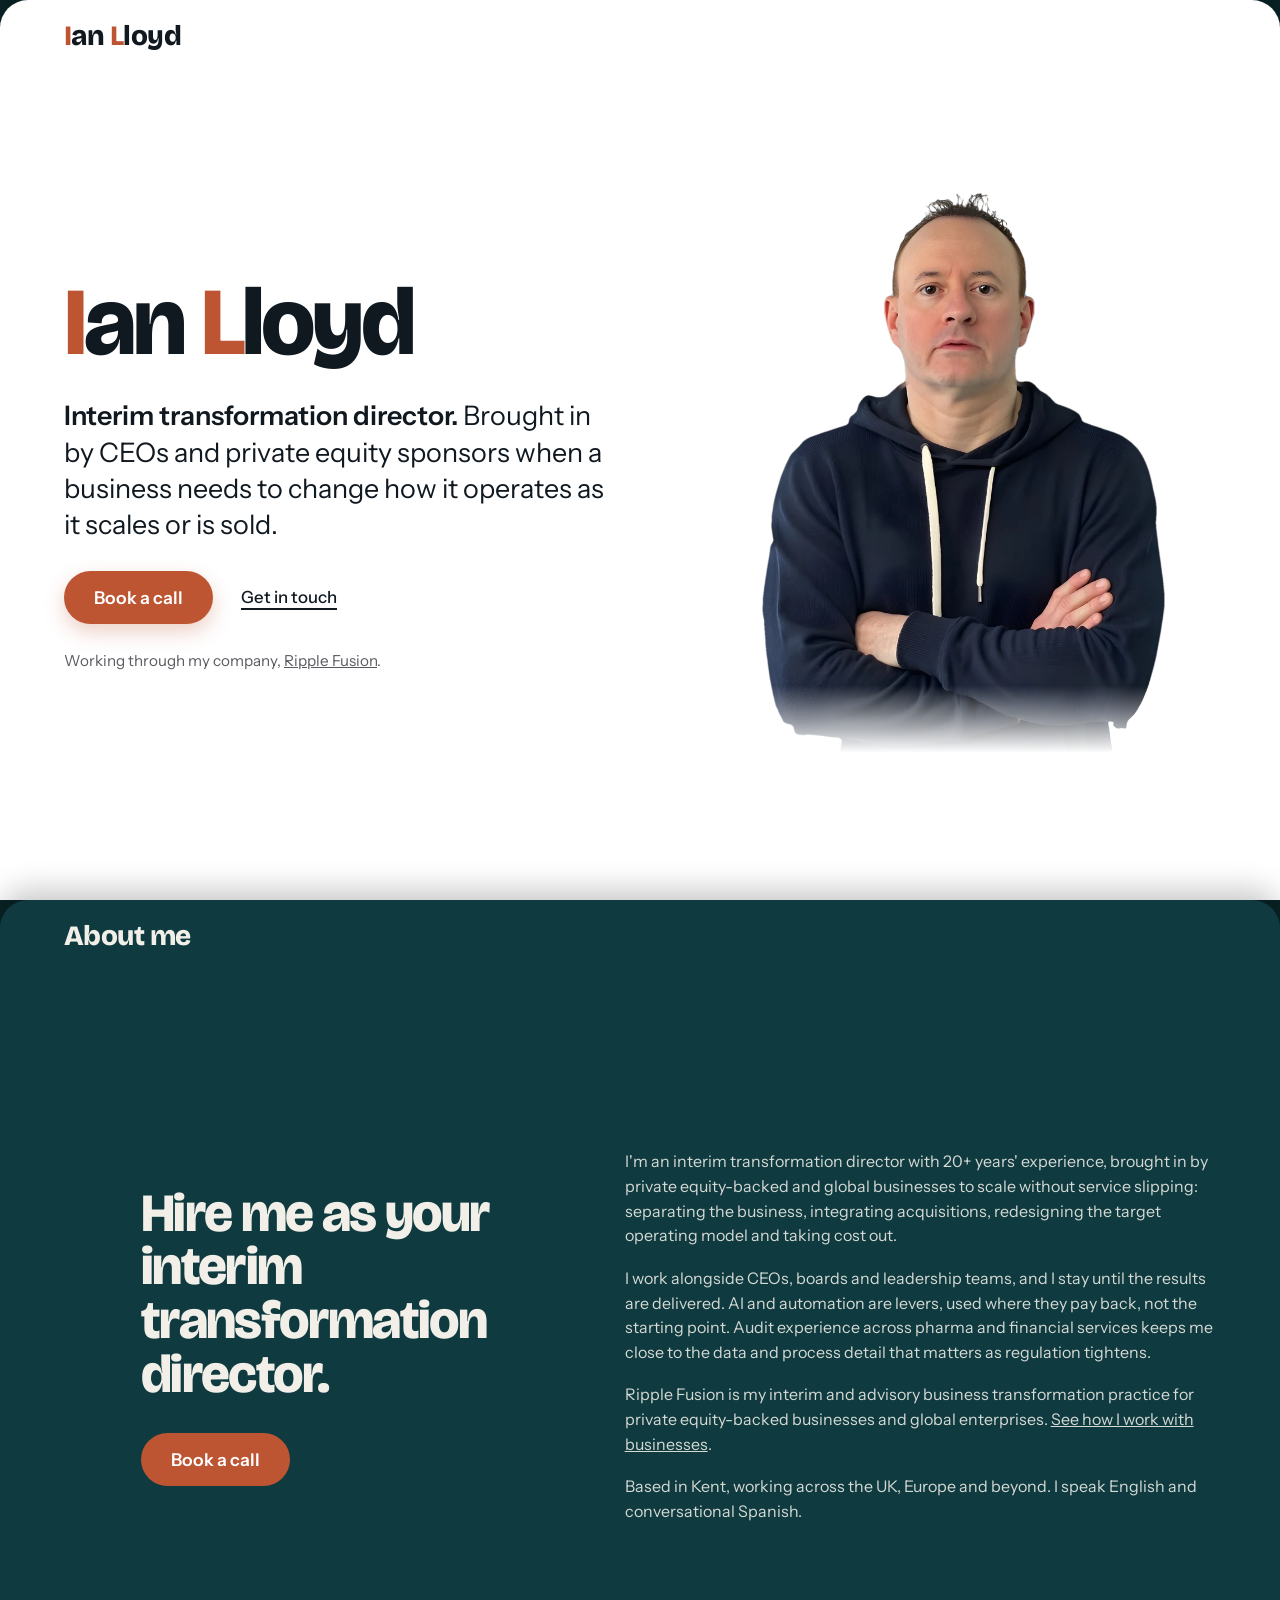
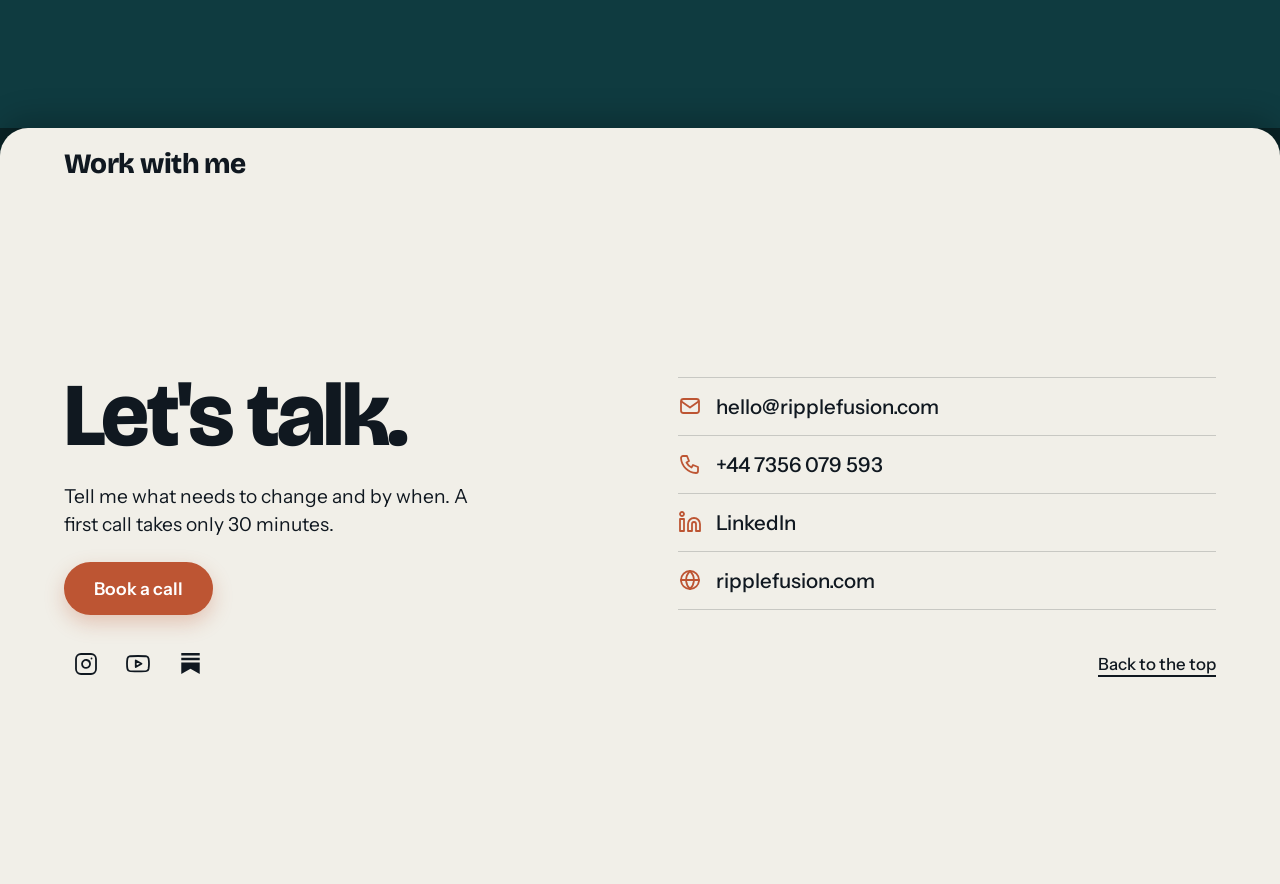
==== index.html @ a731a009 "Nudge About Me heading right a bit more Co-Authored-By: Claude Sonnet 5 <noreply@anthropic.com> Clau" ====
<!DOCTYPE html>
<html lang="en">
<head>
<meta charset="utf-8">
<meta name="viewport" content="width=device-width, initial-scale=1, viewport-fit=cover">
<title>Ian Lloyd | Interim Transformation Director</title>
<meta name="description" content="Ian Lloyd is an interim transformation director helping private equity-backed leadership teams turn strategy into delivered, exit-ready results.">
<link rel="canonical" href="https://ianlloyd.com/">
<link rel="icon" type="image/svg+xml" href="assets/img/favicon.svg">
<link rel="icon" type="image/png" sizes="32x32" href="assets/img/favicon-32.png">
<link rel="apple-touch-icon" sizes="180x180" href="assets/img/apple-touch-icon.png">

<meta property="og:type" content="profile">
<meta property="og:site_name" content="Ian Lloyd">
<meta property="og:title" content="Ian Lloyd | Interim Transformation Director">
<meta property="og:description" content="Ian Lloyd is an interim transformation director helping private equity-backed leadership teams turn strategy into delivered, exit-ready results.">
<meta property="og:url" content="https://ianlloyd.com/">
<meta property="og:image" content="https://ianlloyd.com/assets/img/ian-lloyd-portrait.webp">
<meta property="og:image:width" content="719">
<meta property="og:image:height" content="1000">
<meta property="profile:first_name" content="Ian">
<meta property="profile:last_name" content="Lloyd">
<meta name="twitter:card" content="summary_large_image">
<meta name="twitter:title" content="Ian Lloyd | Interim Transformation Director">
<meta name="twitter:description" content="Ian Lloyd is an interim transformation director helping private equity-backed leadership teams turn strategy into delivered, exit-ready results.">
<meta name="twitter:image" content="https://ianlloyd.com/assets/img/ian-lloyd-portrait.webp">

<script type="application/ld+json">
{
  "@context": "https://schema.org",
  "@type": "Person",
  "name": "Ian Lloyd",
  "url": "https://ianlloyd.com/",
  "image": "https://ianlloyd.com/assets/img/ian-lloyd-portrait.webp",
  "jobTitle": "Interim Transformation Director",
  "description": "Interim transformation director helping private equity-backed and global businesses scale without service slipping: integrating acquisitions, redesigning operating models, taking cost out and getting complex change delivered.",
  "email": "mailto:hello@ripplefusion.com",
  "telephone": "+447356079593",
  "worksFor": {
    "@type": "Organization",
    "name": "Ripple Fusion",
    "url": "https://ripplefusion.com"
  },
  "knowsAbout": [
    "Business Transformation", "Separation and Carve-outs", "Target Operating Model Design",
    "Acquisition Integration", "Private Equity Value Creation", "Turnaround",
    "Operating Model Redesign", "Cost Reduction", "Exit Readiness",
    "Enterprise Integration", "Post-Merger Integration", "Artificial Intelligence"
  ],
  "sameAs": [
    "https://www.linkedin.com/in/realianlloyd/",
    "https://www.instagram.com/realripplefusion",
    "https://www.youtube.com/@realripplefusion",
    "https://ripplefusion.substack.com/",
    "https://ripplefusion.com"
  ]
}
</script>
<link rel="preconnect" href="https://fonts.googleapis.com">
<link rel="preconnect" href="https://fonts.gstatic.com" crossorigin>
<link href="https://fonts.googleapis.com/css2?family=Bricolage+Grotesque:opsz,wght@12..96,500;12..96,800&family=Instrument+Sans:wght@400;500;600&display=swap" rel="stylesheet">
<script>document.documentElement.classList.add("js");</script>
<style>
  :root {
    --petrol: #0f3b40;
    --petrol-deep: #0a2427;
    --chalk: #f1efe8;
    --ink: #101820;
    --muted: #5a5b60;
    --orange: #bd5533;
    --orange-soft: #e9a48c;   /* the accent, lightened for use on petrol */
    --radius: 28px;
    --tab: 72px;
    --gutter: clamp(20px, 5vw, 80px);
    --safe-top: env(safe-area-inset-top, 0px);
    --display: "Bricolage Grotesque", "Helvetica Neue", Arial, sans-serif;
    --body: "Instrument Sans", "Helvetica Neue", Arial, sans-serif;
  }
  @media (max-width: 600px) { :root { --tab: 56px; --radius: 22px; } }

  *, *::before, *::after { box-sizing: border-box; }
  html { scroll-padding-top: var(--safe-top); }
  body {
    margin: 0;
    background: var(--petrol-deep);
    color: var(--ink);
    font-family: var(--body);
    -webkit-font-smoothing: antialiased;
  }
  h1, h2, p, ul { margin: 0; }
  a { color: inherit; }

  /* Each page sticks a little lower than the one before (--i = its position),
     so the buried pages leave a strip with their title at the top. */
  .page {
    --offset: calc(var(--safe-top) + var(--i) * var(--tab));
    position: sticky;
    top: var(--offset);
    height: calc(100vh - var(--offset));
    height: calc(100svh - var(--offset));
    overflow: hidden auto;
    border-radius: var(--radius) var(--radius) 0 0;
    box-shadow: 0 -10px 30px rgba(0, 0, 0, 0.22);
  }
  .light { background: #ffffff; color: var(--ink); }
  .chalk { background: var(--chalk); color: var(--ink); }
  .dark  { background: var(--petrol); color: var(--chalk); }

  /* The strip that stays visible once the page is covered */
  .tab {
    height: var(--tab);
    display: flex;
    align-items: center;
    padding: 0 var(--gutter);
    font-family: var(--display);
    font-weight: 800;
    font-size: clamp(1.15rem, 2.2vw, 1.75rem);
    letter-spacing: -0.02em;
    line-height: 1;
    cursor: pointer;
    -webkit-tap-highlight-color: transparent;
  }
  .tab:focus-visible { outline: 3px solid var(--orange); outline-offset: -3px; }
  .o { color: var(--orange); }

  .inner {
    min-height: calc(100% - var(--tab));
    display: flex;
    flex-direction: column;
    justify-content: center;
    padding: clamp(12px, 3vh, 40px) var(--gutter) clamp(24px, 6vh, 64px);
  }

  h1, h2 {
    font-family: var(--display);
    font-weight: 800;
    font-variation-settings: "opsz" 96;
    letter-spacing: -0.03em;
    line-height: 1;
  }
  h1 { font-size: clamp(3rem, min(7.5vw, 13vh), 7rem); }
  h2 { font-size: clamp(2rem, min(4.2vw, 7.5vh), 4rem); max-width: 16ch; }

  /* buttons and links */
  .btn {
    display: inline-flex; align-items: center; justify-content: center;
    padding: 16px 30px; border-radius: 999px;
    background: var(--orange); color: #fff; text-decoration: none;
    font: 600 1.1rem var(--body);
    transition: transform .2s, box-shadow .2s;
    box-shadow: 0 8px 20px rgba(189, 85, 51, 0.28);
  }
  .btn:hover { transform: translateY(-2px); box-shadow: 0 12px 26px rgba(189, 85, 51, 0.36); }
  .btn:focus-visible { outline: 3px solid currentColor; outline-offset: 3px; }
  .dark .btn { box-shadow: none; }
  .dark .btn:focus-visible { outline-color: var(--chalk); }
  .link {
    appearance: none; background: none; border: 0; padding: 6px 0; cursor: pointer;
    font: 500 1.05rem var(--body); color: inherit;
    text-decoration: underline; text-decoration-thickness: 1.5px; text-underline-offset: 5px;
  }
  .link:hover { color: var(--orange); }
  .dark .link:hover { color: var(--orange-soft); }
  .link:focus-visible { outline: 3px solid var(--orange); outline-offset: 3px; border-radius: 4px; }
  .actions { display: flex; flex-wrap: wrap; align-items: center; gap: 14px 28px; }

  /* HERO */
  .hero { display: grid; grid-template-columns: 1fr; gap: clamp(24px, 4vh, 40px); align-items: center; }
  .hero-text { display: flex; flex-direction: column; align-items: flex-start; gap: clamp(16px, 3vh, 28px); }
  .lede {
    font-size: clamp(1.25rem, min(2.1vw, 3.6vh), 1.9rem);
    line-height: 1.35; max-width: 30ch; color: var(--ink);
  }
  .lede strong { font-weight: 600; }
  .small { font-size: 0.95rem; color: var(--muted); }
  .frame {
    justify-self: center;
    width: min(100%, 440px);
    max-height: calc(100svh - var(--tab) - 80px);
    display: flex; align-items: flex-end; justify-content: center;
  }
  .frame img {
    display: block; width: 100%; height: auto; max-height: inherit; object-fit: contain; object-position: center bottom;
    -webkit-mask-image: linear-gradient(to bottom, #000 88%, transparent 100%);
    mask-image: linear-gradient(to bottom, #000 88%, transparent 100%);
  }
  @media (min-width: 900px) {
    .hero { grid-template-columns: 1.25fr 0.75fr; gap: clamp(32px, 6vw, 96px); width: 100%; max-width: 1200px; margin: 0 auto; }
    .frame { justify-self: end; margin-right: clamp(20px, 4vw, 64px); }
  }

  /* ABOUT */
  .about { display: grid; grid-template-columns: 1fr; gap: clamp(20px, 4vh, 36px); align-items: start; }
  .about-head { display: flex; flex-direction: column; align-items: flex-start; gap: clamp(18px, 3.5vh, 32px); }
  .prose { display: flex; flex-direction: column; gap: 1.1em; max-width: 62ch; }
  .prose p { font-size: clamp(1rem, min(1.25vw, 2.3vh), 1.2rem); line-height: 1.55; }
  .dark .prose p { color: rgba(241, 239, 232, 0.88); }
  @media (min-width: 900px) {
    .about { grid-template-columns: 0.9fr 1.1fr; gap: clamp(32px, 6vw, 96px); align-items: center; }
    .about-head { padding-left: clamp(32px, 6vw, 96px); }
  }

  /* CONTACT */
  .contact { display: grid; grid-template-columns: 1fr; gap: clamp(20px, 4vh, 40px); align-items: center; }
  .contact-head { display: flex; flex-direction: column; align-items: flex-start; gap: clamp(14px, 2.5vh, 24px); }
  .contact-head h2 { font-size: clamp(2.6rem, min(7vw, 12vh), 6.5rem); }
  .contact-head p { font-size: clamp(1.05rem, 1.5vw, 1.3rem); line-height: 1.45; max-width: 32ch; }
  .ways { list-style: none; padding: 0; display: flex; flex-direction: column; }
  .ways a {
    display: flex; align-items: center; gap: 14px;
    padding: clamp(10px, 1.8vh, 16px) 0; border-top: 1.5px solid rgba(16, 24, 32, 0.18);
    font-size: clamp(1.05rem, min(1.6vw, 2.8vh), 1.4rem); font-weight: 500; text-decoration: none;
    transition: color .2s, padding-left .2s;
  }
  .ways li:last-child a { border-bottom: 1.5px solid rgba(16, 24, 32, 0.18); }
  .ways a:hover, .ways a:focus-visible { color: var(--orange); padding-left: 6px; }
  .ways a:focus-visible { outline: 3px solid var(--orange); outline-offset: 2px; border-radius: 4px; }
  .ways .ico { flex: none; color: var(--orange); }
  .contact-foot { display: flex; flex-wrap: wrap; justify-content: space-between; align-items: center; gap: 12px 24px; margin-top: clamp(16px, 3vh, 32px); }
  .socials { display: flex; align-items: center; gap: 8px; }
  .socials a { display: flex; align-items: center; justify-content: center; width: 44px; height: 44px; border-radius: 50%; color: var(--ink); transition: color .2s, transform .2s; }
  .socials a:hover, .socials a:focus-visible { color: var(--orange); transform: translateY(-2px); }
  .socials a:focus-visible { outline: 3px solid var(--orange); outline-offset: 2px; }
  @media (min-width: 900px) {
    .contact { grid-template-columns: 1fr 1fr; gap: clamp(32px, 6vw, 96px); width: 100%; max-width: 1200px; margin: 0 auto; }
    .contact-foot { width: 100%; max-width: 1200px; margin-left: auto; margin-right: auto; }
  }

  /* One entrance moment per page: content rises in, staggered, as the page lands */
  html.js .page:not(.in) .rv { opacity: 0; }
  .page.in .rv { animation: rise .6s cubic-bezier(.2, .8, .2, 1) backwards; animation-delay: calc(var(--d, 0) * 90ms); }
  @keyframes rise { from { opacity: 0; transform: translateY(20px); } to { opacity: 1; transform: none; } }
  @media (prefers-reduced-motion: reduce) {
    html.js .page:not(.in) .rv { opacity: 1; }
    .page.in .rv { animation: none; }
    .btn, .ways a { transition: none; }
  }

  /* Phones, small tablets and landscape phones: the sticky stack traps touch scrolling
     inside any page taller than the screen, so drop it and let the pages follow one
     another in normal flow. The tab titles still jump to their page. */
  @media (max-width: 899px), (max-height: 560px) {
    .page { position: relative; top: auto; height: auto; overflow: visible; box-shadow: none; margin-top: calc(var(--radius) * -1); padding-bottom: var(--radius); }
    .page:first-child { margin-top: 0; }
    .page:last-child { padding-bottom: 0; }
    .inner { min-height: 0; padding-top: 8px; padding-bottom: 40px; }
    .frame { width: min(78%, 340px); max-height: none; }
  }
</style>
</head>
<body>
<main>
  <section class="page light" style="--i:0" aria-label="Ian Lloyd">
    <div class="tab"><span><span class="o">I</span>an <span class="o">L</span>loyd</span></div>
    <div class="inner">
      <div class="hero">
        <div class="hero-text">
          <h1 class="rv" style="--d:1"><span class="o">I</span>an <span class="o">L</span>loyd</h1>
          <p class="lede rv" style="--d:2"><strong>Interim transformation director.</strong> Brought in by CEOs and private equity sponsors when a business needs to change how it operates as it scales or is sold.</p>
          <div class="actions rv" style="--d:3">
            <a class="btn" href="https://calendly.com/ian-ianlloyd/30min" target="_blank" rel="noopener" aria-label="Book a call (opens Calendly in a new tab)">Book a call</a>
            <button class="link" type="button" data-go="2">Get in touch</button>
          </div>
          <p class="small rv" style="--d:4">Working through my company, <a href="https://ripplefusion.com" target="_blank" rel="noopener">Ripple Fusion</a>.</p>
        </div>
        <div class="frame rv" style="--d:2">
          <img alt="Ian Lloyd" width="719" height="1000" src="assets/img/ian-lloyd-portrait.webp">
        </div>
      </div>
    </div>
  </section>

  <section class="page dark" style="--i:1" aria-label="About me">
    <div class="tab"><span>About me</span></div>
    <div class="inner">
      <div class="about">
        <div class="about-head">
          <h2 class="rv" style="--d:0">Hire me as your interim transformation director.</h2>
          <a class="btn rv" style="--d:1" href="https://calendly.com/ian-ianlloyd/30min" target="_blank" rel="noopener" aria-label="Book a call (opens Calendly in a new tab)">Book a call</a>
        </div>
        <div class="prose">
          <p class="rv" style="--d:1">I'm an interim transformation director with 20+ years' experience, brought in by private equity-backed and global businesses to scale without service slipping: separating the business, integrating acquisitions, redesigning the target operating model and taking cost out.</p>
          <p class="rv" style="--d:2">I work alongside CEOs, boards and leadership teams, and I stay until the results are delivered. AI and automation are levers, used where they pay back, not the starting point. Audit experience across pharma and financial services keeps me close to the data and process detail that matters as regulation tightens.</p>
          <p class="rv" style="--d:3">Ripple Fusion is my interim and advisory business transformation practice for private equity-backed businesses and global enterprises. <a href="https://ripplefusion.com" target="_blank" rel="noopener">See how I work with businesses</a>.</p>
          <p class="rv" style="--d:4">Based in Kent, working across the UK, Europe and beyond. I speak English and conversational Spanish.</p>
        </div>
      </div>
    </div>
  </section>

  <section class="page chalk" style="--i:2" aria-label="Work with me">
    <div class="tab"><span>Work with me</span></div>
    <div class="inner">
      <div class="contact">
        <div class="contact-head">
          <h2 class="rv" style="--d:0">Let's talk.</h2>
          <p class="rv" style="--d:1">Tell me what needs to change and by when. A first call takes only 30 minutes.</p>
          <a class="btn rv" style="--d:2" href="https://calendly.com/ian-ianlloyd/30min" target="_blank" rel="noopener" aria-label="Book a call (opens Calendly in a new tab)">Book a call</a>
        </div>
        <ul class="ways">
          <li class="rv" style="--d:1"><a href="mailto:hello@ripplefusion.com"><svg class="ico" viewBox="0 0 24 24" width="24" height="24" fill="none" stroke="currentColor" stroke-width="1.8" stroke-linecap="round" stroke-linejoin="round" aria-hidden="true"><rect x="3" y="5" width="18" height="14" rx="2.5"/><path d="M3.5 7.5l8.5 6 8.5-6"/></svg>hello@ripplefusion.com</a></li>
          <li class="rv" style="--d:2"><a href="tel:+447356079593"><svg class="ico" viewBox="0 0 24 24" width="24" height="24" fill="none" stroke="currentColor" stroke-width="1.8" stroke-linecap="round" stroke-linejoin="round" aria-hidden="true"><path d="M5 4h4l2 5-2.5 1.5a11 11 0 0 0 5 5L15 13l5 2v4a2 2 0 0 1-2 2A16 16 0 0 1 3 6a2 2 0 0 1 2-2z"/></svg>+44 7356 079 593</a></li>
          <li class="rv" style="--d:3"><a href="https://www.linkedin.com/in/realianlloyd/" target="_blank" rel="noopener"><svg class="ico" viewBox="0 0 24 24" width="24" height="24" fill="none" stroke="currentColor" stroke-width="1.8" stroke-linecap="round" stroke-linejoin="round" aria-hidden="true"><path d="M16 8a6 6 0 0 1 6 6v7h-4v-7a2 2 0 0 0-2-2 2 2 0 0 0-2 2v7h-4v-7a6 6 0 0 1 6-6z"/><rect x="2" y="9" width="4" height="12"/><circle cx="4" cy="4" r="2"/></svg>LinkedIn</a></li>
          <li class="rv" style="--d:4"><a href="https://ripplefusion.com" target="_blank" rel="noopener"><svg class="ico" viewBox="0 0 24 24" width="24" height="24" fill="none" stroke="currentColor" stroke-width="1.8" stroke-linecap="round" stroke-linejoin="round" aria-hidden="true"><circle cx="12" cy="12" r="9"/><path d="M3 12h18"/><path d="M12 3c2.6 2.6 3.9 5.6 3.9 9S14.6 18.4 12 21c-2.6-2.6-3.9-5.6-3.9-9S9.4 5.6 12 3z"/></svg>ripplefusion.com</a></li>
        </ul>
      </div>
      <div class="contact-foot">
        <div class="socials">
          <a href="https://www.instagram.com/realripplefusion" target="_blank" rel="noopener" aria-label="Instagram"><svg class="ico" viewBox="0 0 24 24" width="24" height="24" fill="none" stroke="currentColor" stroke-width="1.8" stroke-linecap="round" stroke-linejoin="round" aria-hidden="true"><rect x="2" y="2" width="20" height="20" rx="5" ry="5"/><path d="M16 11.37A4 4 0 1 1 12.63 8 4 4 0 0 1 16 11.37z"/><line x1="17.5" y1="6.5" x2="17.51" y2="6.5"/></svg></a>
          <a href="https://www.youtube.com/@realripplefusion" target="_blank" rel="noopener" aria-label="YouTube"><svg class="ico" viewBox="0 0 24 24" width="24" height="24" fill="none" stroke="currentColor" stroke-width="1.8" stroke-linecap="round" stroke-linejoin="round" aria-hidden="true"><path d="M22.54 6.42a2.78 2.78 0 0 0-1.94-2C18.88 4 12 4 12 4s-6.88 0-8.6.46a2.78 2.78 0 0 0-1.94 2A29 29 0 0 0 1 11.75a29 29 0 0 0 .46 5.33A2.78 2.78 0 0 0 3.4 19c1.72.46 8.6.46 8.6.46s6.88 0 8.6-.46a2.78 2.78 0 0 0 1.94-2 29 29 0 0 0 .46-5.25 29 29 0 0 0-.46-5.33z"/><polygon points="9.75 15.02 15.5 11.75 9.75 8.48 9.75 15.02"/></svg></a>
          <a href="https://ripplefusion.substack.com/" target="_blank" rel="noopener" aria-label="Substack"><svg class="ico" viewBox="0 0 24 24" width="21" height="21" fill="currentColor" aria-hidden="true"><path d="M22.539 8.242H1.46V5.406h21.08v2.836zM1.46 10.812V24L12 18.11 22.54 24V10.812H1.46zM22.54 0H1.46v2.836h21.08V0z"/></svg></a>
        </div>
        <button class="link" type="button" data-go="0">Back to the top</button>
      </div>
    </div>
  </section>
</main>

<script>
  (function () {
    var pages = Array.prototype.slice.call(document.querySelectorAll('.page'));
    var reduce = window.matchMedia('(prefers-reduced-motion: reduce)');

    // Scroll position at which page i is fully open. In the sticky stack that is its
    // natural top minus the offset it sticks at; in normal flow it is just its top.
    function targetFor(i) {
      if (getComputedStyle(pages[i]).position !== 'sticky') {
        return Math.max(0, pages[i].getBoundingClientRect().top + window.scrollY);
      }
      var natural = 0;
      for (var j = 0; j < i; j++) natural += pages[j].offsetHeight;
      var stick = parseFloat(getComputedStyle(pages[i]).top) || 0;
      return Math.max(0, natural - stick);
    }
    function open(i) {
      window.scrollTo({ top: targetFor(i), behavior: reduce.matches ? 'auto' : 'smooth' });
    }

    pages.forEach(function (page, i) {
      var tab = page.querySelector('.tab');
      if (!tab) return;
      tab.setAttribute('role', 'button');
      tab.setAttribute('tabindex', '0');
      tab.setAttribute('aria-label', 'Open ' + (page.getAttribute('aria-label') || 'page'));
      tab.addEventListener('click', function () { open(i); });
      tab.addEventListener('keydown', function (e) {
        if (e.key === 'Enter' || e.key === ' ') { e.preventDefault(); open(i); }
      });
    });

    document.querySelectorAll('[data-go]').forEach(function (b) {
      b.addEventListener('click', function () { open(parseInt(b.getAttribute('data-go'), 10) || 0); });
    });

    // Reveal each page's content the first time it comes into view
    if (!('IntersectionObserver' in window)) {
      pages.forEach(function (p) { p.classList.add('in'); });
      return;
    }
    var io = new IntersectionObserver(function (entries) {
      entries.forEach(function (e) {
        if (e.isIntersecting) { e.target.classList.add('in'); io.unobserve(e.target); }
      });
    }, { threshold: 0.2 });
    pages.forEach(function (p) { io.observe(p); });
  })();
</script>
</body>
</html>
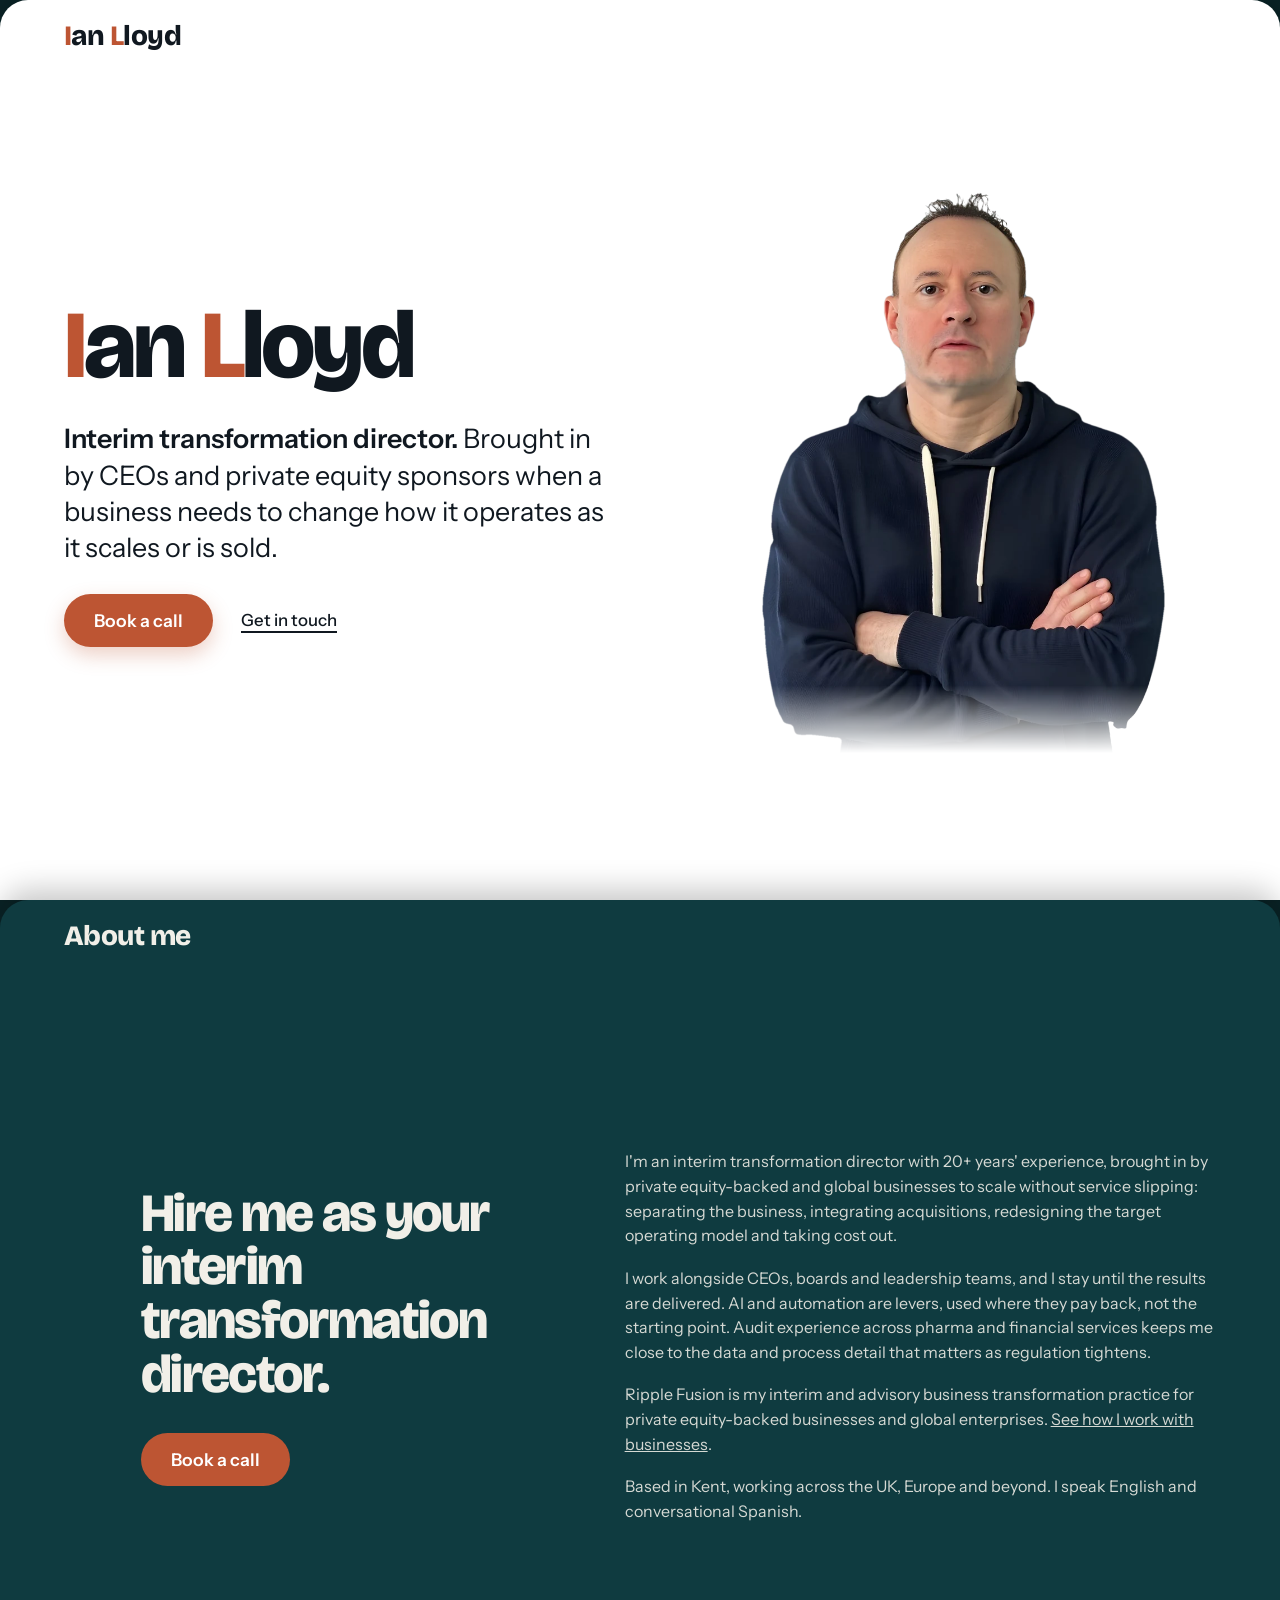
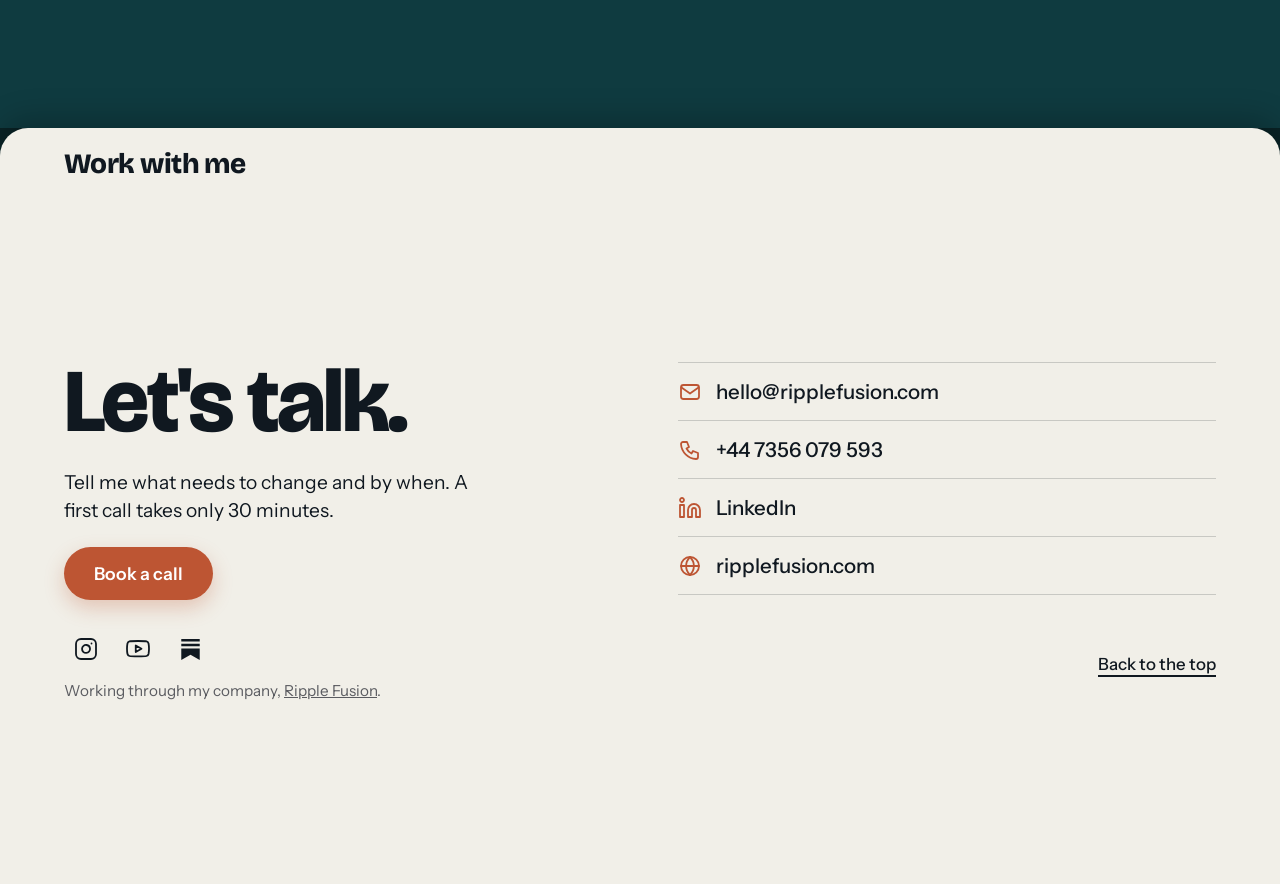
==== commit 6ec7f5b9: "Move "Working through my company" line from hero to Work With Me Co-Authored-By: Claude Sonnet 5 <no" ====
--- a/index.html
+++ b/index.html
@@ -217,6 +217,7 @@
   .ways a:focus-visible { outline: 3px solid var(--orange); outline-offset: 2px; border-radius: 4px; }
   .ways .ico { flex: none; color: var(--orange); }
   .contact-foot { display: flex; flex-wrap: wrap; justify-content: space-between; align-items: center; gap: 12px 24px; margin-top: clamp(16px, 3vh, 32px); }
+  .socials-col { display: flex; flex-direction: column; align-items: flex-start; gap: 10px; }
   .socials { display: flex; align-items: center; gap: 8px; }
   .socials a { display: flex; align-items: center; justify-content: center; width: 44px; height: 44px; border-radius: 50%; color: var(--ink); transition: color .2s, transform .2s; }
   .socials a:hover, .socials a:focus-visible { color: var(--orange); transform: translateY(-2px); }
@@ -261,7 +262,6 @@
             <a class="btn" href="https://calendly.com/ian-ianlloyd/30min" target="_blank" rel="noopener" aria-label="Book a call (opens Calendly in a new tab)">Book a call</a>
             <button class="link" type="button" data-go="2">Get in touch</button>
           </div>
-          <p class="small rv" style="--d:4">Working through my company, <a href="https://ripplefusion.com" target="_blank" rel="noopener">Ripple Fusion</a>.</p>
         </div>
         <div class="frame rv" style="--d:2">
           <img alt="Ian Lloyd" width="719" height="1000" src="assets/img/ian-lloyd-portrait.webp">
@@ -305,10 +305,13 @@
         </ul>
       </div>
       <div class="contact-foot">
-        <div class="socials">
-          <a href="https://www.instagram.com/realripplefusion" target="_blank" rel="noopener" aria-label="Instagram"><svg class="ico" viewBox="0 0 24 24" width="24" height="24" fill="none" stroke="currentColor" stroke-width="1.8" stroke-linecap="round" stroke-linejoin="round" aria-hidden="true"><rect x="2" y="2" width="20" height="20" rx="5" ry="5"/><path d="M16 11.37A4 4 0 1 1 12.63 8 4 4 0 0 1 16 11.37z"/><line x1="17.5" y1="6.5" x2="17.51" y2="6.5"/></svg></a>
-          <a href="https://www.youtube.com/@realripplefusion" target="_blank" rel="noopener" aria-label="YouTube"><svg class="ico" viewBox="0 0 24 24" width="24" height="24" fill="none" stroke="currentColor" stroke-width="1.8" stroke-linecap="round" stroke-linejoin="round" aria-hidden="true"><path d="M22.54 6.42a2.78 2.78 0 0 0-1.94-2C18.88 4 12 4 12 4s-6.88 0-8.6.46a2.78 2.78 0 0 0-1.94 2A29 29 0 0 0 1 11.75a29 29 0 0 0 .46 5.33A2.78 2.78 0 0 0 3.4 19c1.72.46 8.6.46 8.6.46s6.88 0 8.6-.46a2.78 2.78 0 0 0 1.94-2 29 29 0 0 0 .46-5.25 29 29 0 0 0-.46-5.33z"/><polygon points="9.75 15.02 15.5 11.75 9.75 8.48 9.75 15.02"/></svg></a>
-          <a href="https://ripplefusion.substack.com/" target="_blank" rel="noopener" aria-label="Substack"><svg class="ico" viewBox="0 0 24 24" width="21" height="21" fill="currentColor" aria-hidden="true"><path d="M22.539 8.242H1.46V5.406h21.08v2.836zM1.46 10.812V24L12 18.11 22.54 24V10.812H1.46zM22.54 0H1.46v2.836h21.08V0z"/></svg></a>
+        <div class="socials-col">
+          <div class="socials">
+            <a href="https://www.instagram.com/realripplefusion" target="_blank" rel="noopener" aria-label="Instagram"><svg class="ico" viewBox="0 0 24 24" width="24" height="24" fill="none" stroke="currentColor" stroke-width="1.8" stroke-linecap="round" stroke-linejoin="round" aria-hidden="true"><rect x="2" y="2" width="20" height="20" rx="5" ry="5"/><path d="M16 11.37A4 4 0 1 1 12.63 8 4 4 0 0 1 16 11.37z"/><line x1="17.5" y1="6.5" x2="17.51" y2="6.5"/></svg></a>
+            <a href="https://www.youtube.com/@realripplefusion" target="_blank" rel="noopener" aria-label="YouTube"><svg class="ico" viewBox="0 0 24 24" width="24" height="24" fill="none" stroke="currentColor" stroke-width="1.8" stroke-linecap="round" stroke-linejoin="round" aria-hidden="true"><path d="M22.54 6.42a2.78 2.78 0 0 0-1.94-2C18.88 4 12 4 12 4s-6.88 0-8.6.46a2.78 2.78 0 0 0-1.94 2A29 29 0 0 0 1 11.75a29 29 0 0 0 .46 5.33A2.78 2.78 0 0 0 3.4 19c1.72.46 8.6.46 8.6.46s6.88 0 8.6-.46a2.78 2.78 0 0 0 1.94-2 29 29 0 0 0 .46-5.25 29 29 0 0 0-.46-5.33z"/><polygon points="9.75 15.02 15.5 11.75 9.75 8.48 9.75 15.02"/></svg></a>
+            <a href="https://ripplefusion.substack.com/" target="_blank" rel="noopener" aria-label="Substack"><svg class="ico" viewBox="0 0 24 24" width="21" height="21" fill="currentColor" aria-hidden="true"><path d="M22.539 8.242H1.46V5.406h21.08v2.836zM1.46 10.812V24L12 18.11 22.54 24V10.812H1.46zM22.54 0H1.46v2.836h21.08V0z"/></svg></a>
+          </div>
+          <p class="small">Working through my company, <a href="https://ripplefusion.com/" target="_blank" rel="noopener">Ripple Fusion</a>.</p>
         </div>
         <button class="link" type="button" data-go="0">Back to the top</button>
       </div>
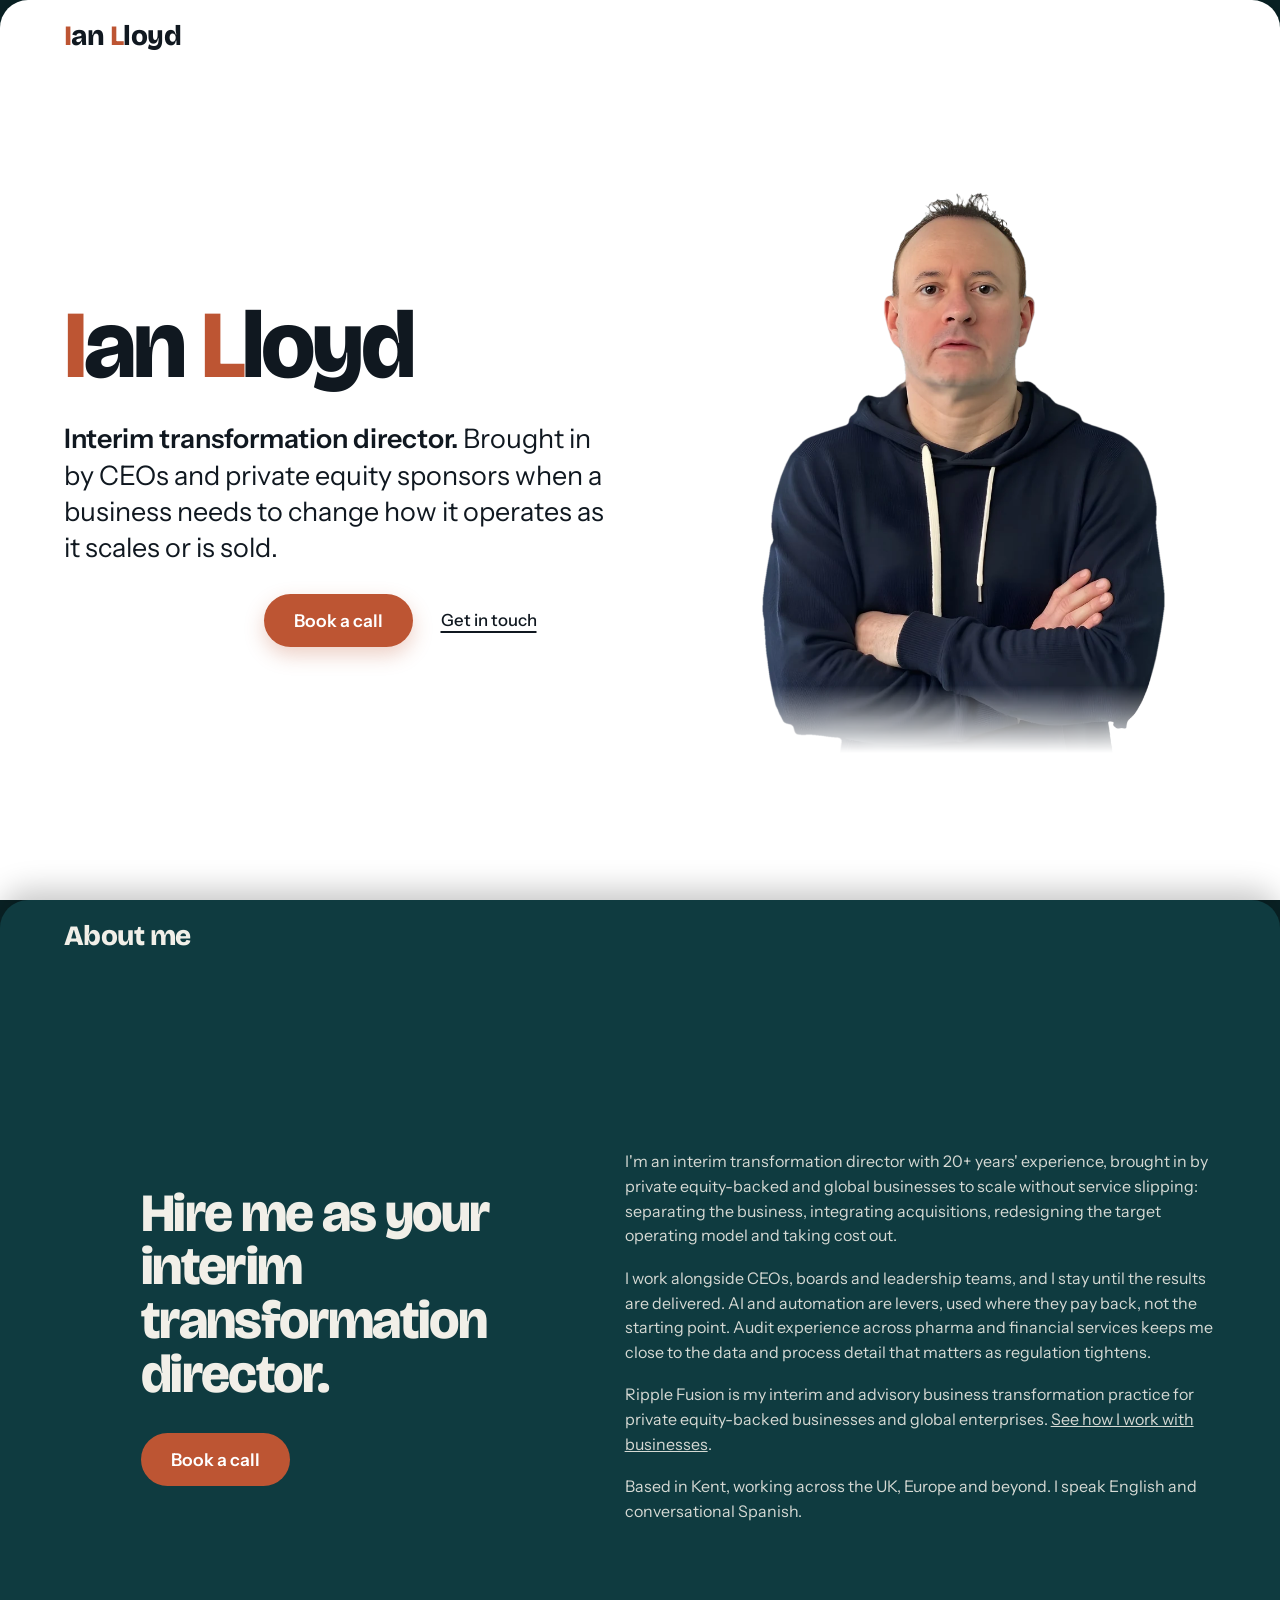
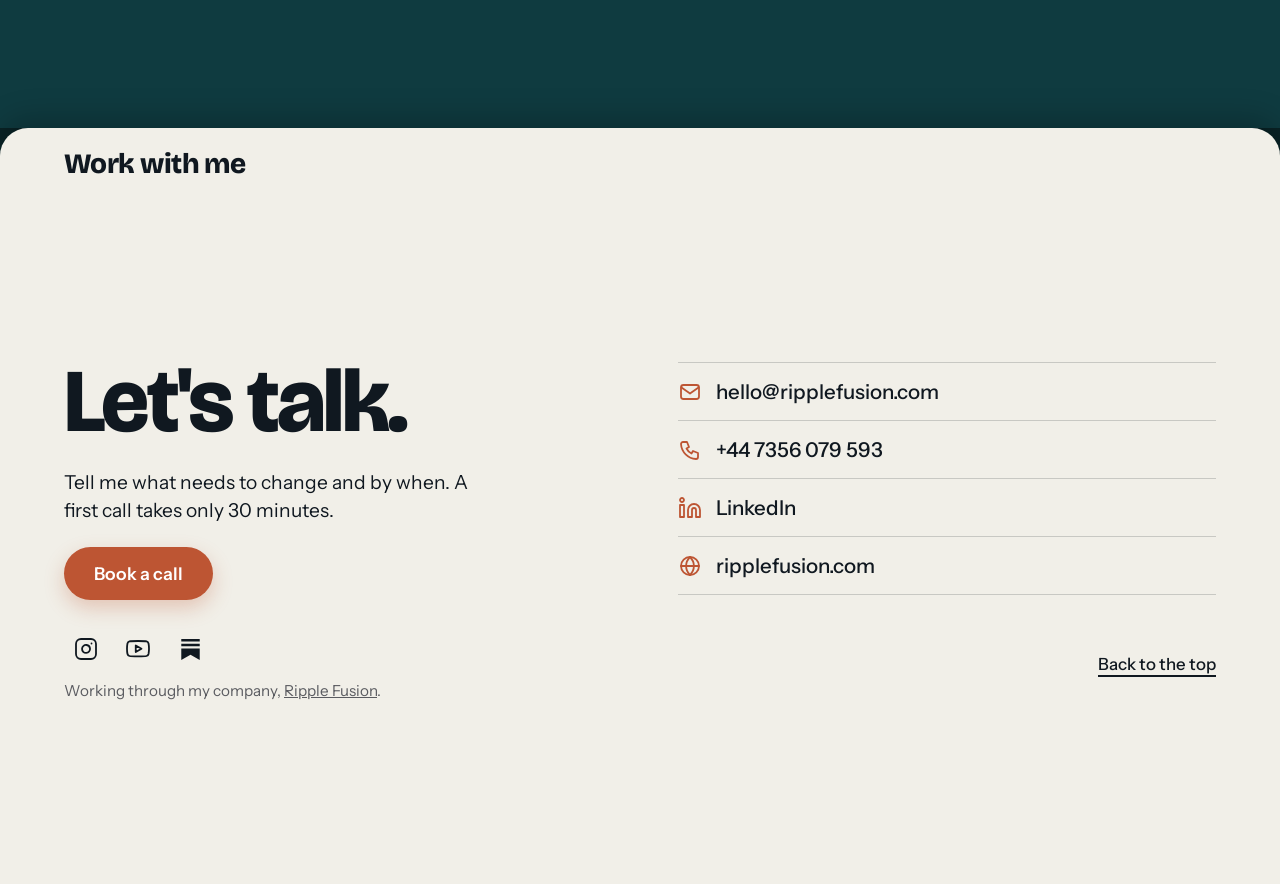
==== commit aab3c061: "Centre Book a call / Get in touch under hero text Co-Authored-By: Claude Sonnet 5 <noreply@anthropic" ====
--- a/index.html
+++ b/index.html
@@ -162,7 +162,7 @@
   .link:hover { color: var(--orange); }
   .dark .link:hover { color: var(--orange-soft); }
   .link:focus-visible { outline: 3px solid var(--orange); outline-offset: 3px; border-radius: 4px; }
-  .actions { display: flex; flex-wrap: wrap; align-items: center; gap: 14px 28px; }
+  .actions { display: flex; flex-wrap: wrap; align-items: center; justify-content: center; gap: 14px 28px; width: 100%; }
 
   /* HERO */
   .hero { display: grid; grid-template-columns: 1fr; gap: clamp(24px, 4vh, 40px); align-items: center; }
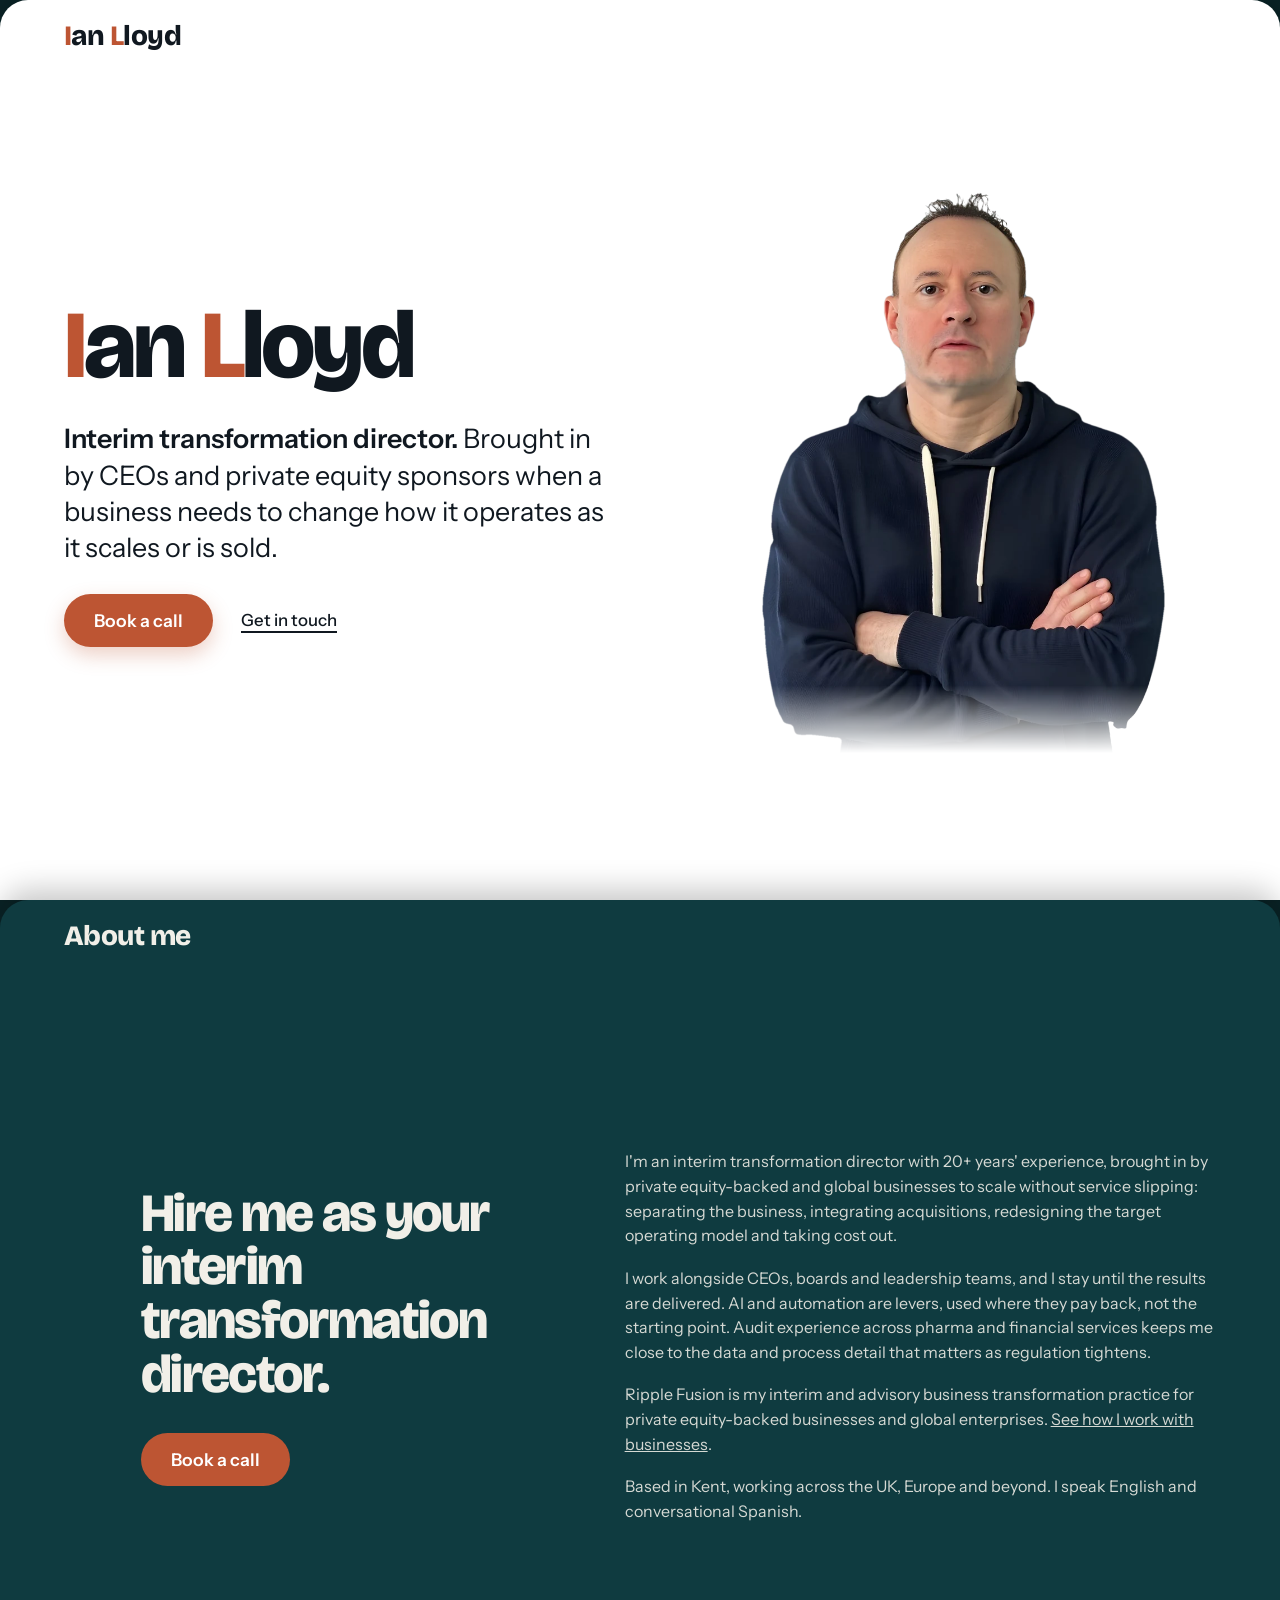
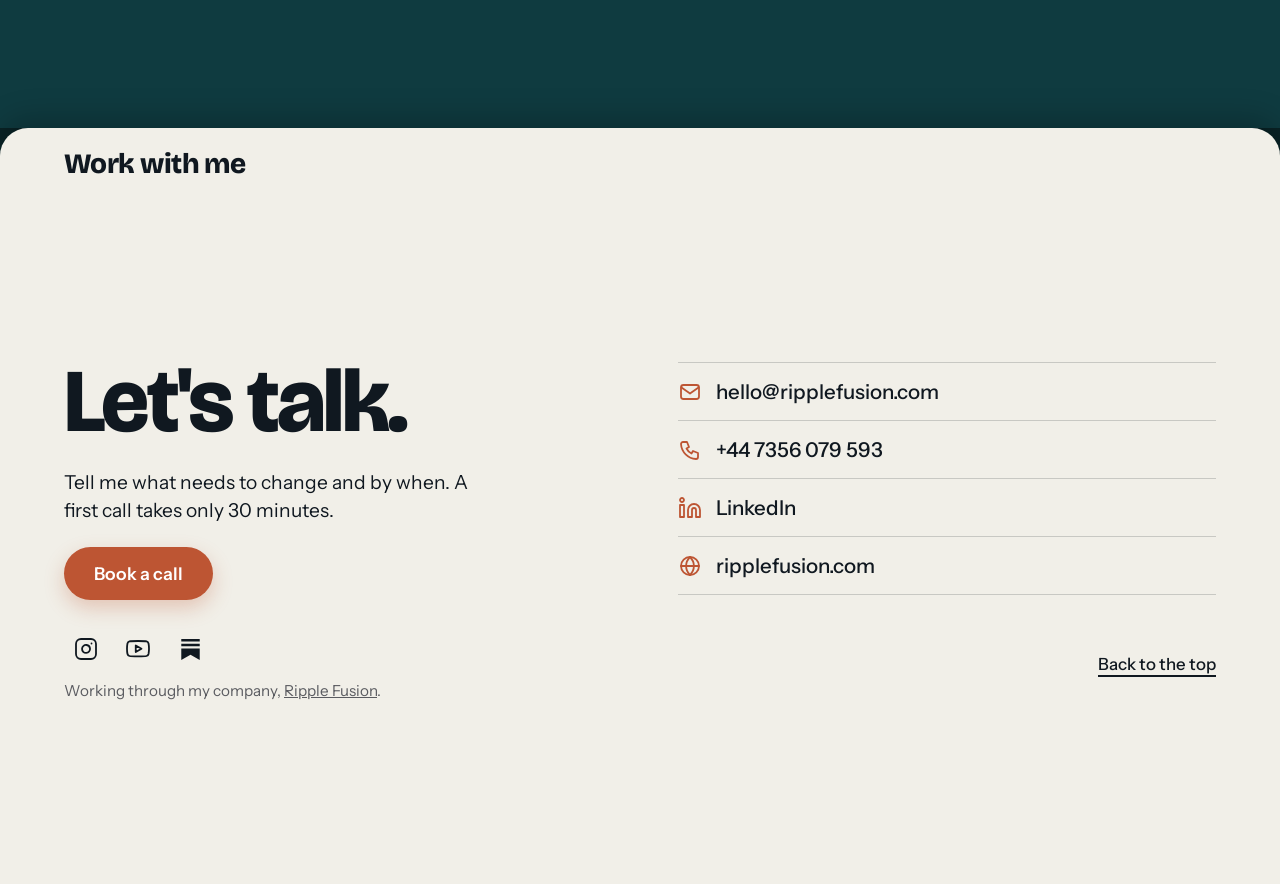
==== commit 70620ab8: "Revert Book a call / Get in touch back to left-aligned Co-Authored-By: Claude Sonnet 5 <noreply@anth" ====
--- a/index.html
+++ b/index.html
@@ -162,7 +162,7 @@
   .link:hover { color: var(--orange); }
   .dark .link:hover { color: var(--orange-soft); }
   .link:focus-visible { outline: 3px solid var(--orange); outline-offset: 3px; border-radius: 4px; }
-  .actions { display: flex; flex-wrap: wrap; align-items: center; justify-content: center; gap: 14px 28px; width: 100%; }
+  .actions { display: flex; flex-wrap: wrap; align-items: center; gap: 14px 28px; }
 
   /* HERO */
   .hero { display: grid; grid-template-columns: 1fr; gap: clamp(24px, 4vh, 40px); align-items: center; }
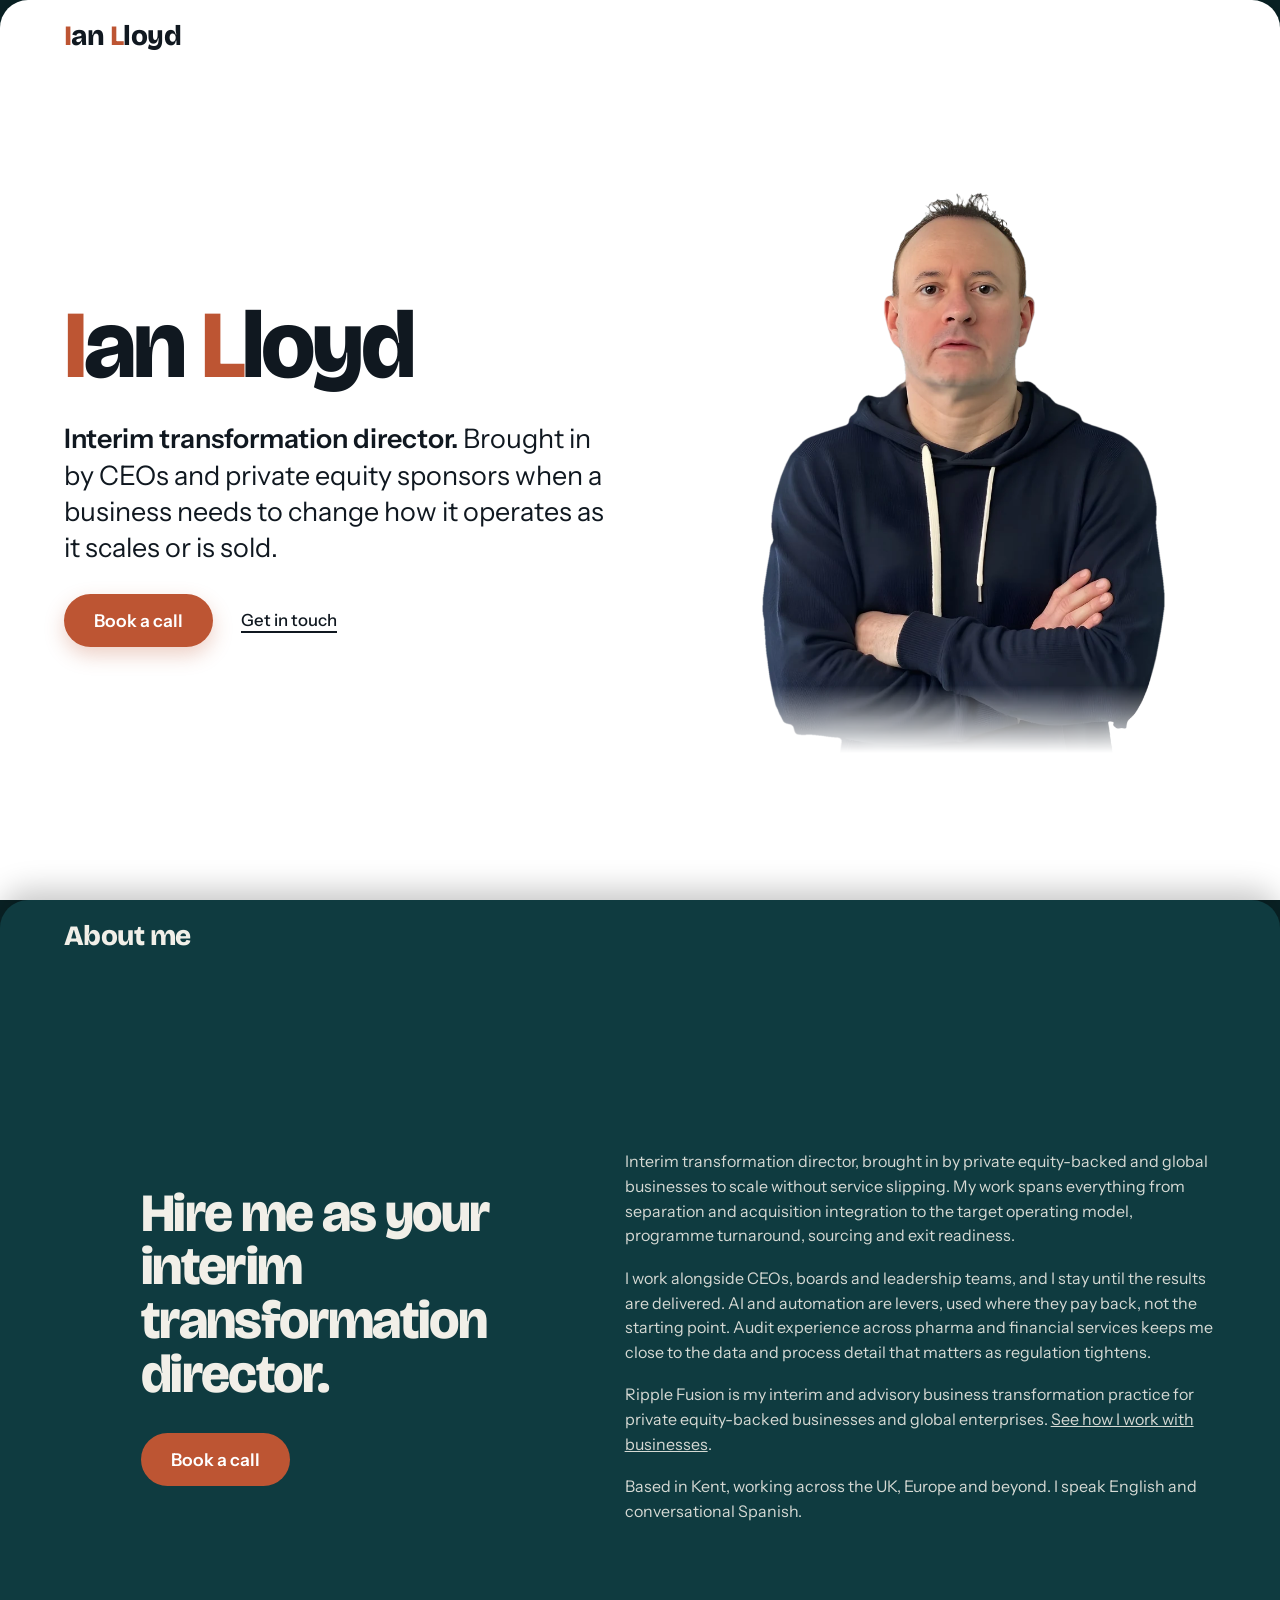
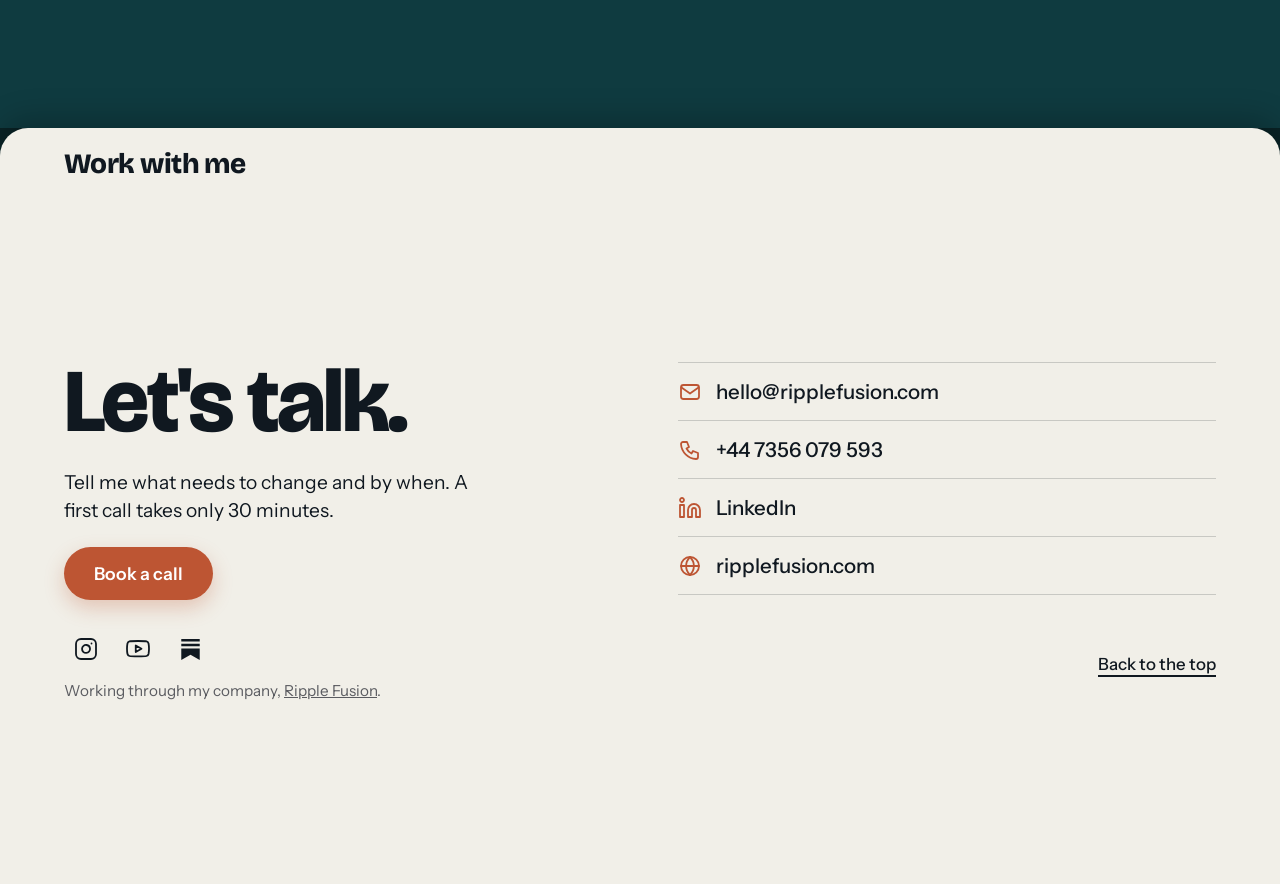
==== commit 48f93914: "Rework About Me opening to match Ripple Fusion's capability list Drops "20+ years' experience" lead-" ====
--- a/index.html
+++ b/index.html
@@ -279,7 +279,7 @@
           <a class="btn rv" style="--d:1" href="https://calendly.com/ian-ianlloyd/30min" target="_blank" rel="noopener" aria-label="Book a call (opens Calendly in a new tab)">Book a call</a>
         </div>
         <div class="prose">
-          <p class="rv" style="--d:1">I'm an interim transformation director with 20+ years' experience, brought in by private equity-backed and global businesses to scale without service slipping: separating the business, integrating acquisitions, redesigning the target operating model and taking cost out.</p>
+          <p class="rv" style="--d:1">Interim transformation director, brought in by private equity-backed and global businesses to scale without service slipping. My work spans everything from separation and acquisition integration to the target operating model, programme turnaround, sourcing and exit readiness.</p>
           <p class="rv" style="--d:2">I work alongside CEOs, boards and leadership teams, and I stay until the results are delivered. AI and automation are levers, used where they pay back, not the starting point. Audit experience across pharma and financial services keeps me close to the data and process detail that matters as regulation tightens.</p>
           <p class="rv" style="--d:3">Ripple Fusion is my interim and advisory business transformation practice for private equity-backed businesses and global enterprises. <a href="https://ripplefusion.com" target="_blank" rel="noopener">See how I work with businesses</a>.</p>
           <p class="rv" style="--d:4">Based in Kent, working across the UK, Europe and beyond. I speak English and conversational Spanish.</p>
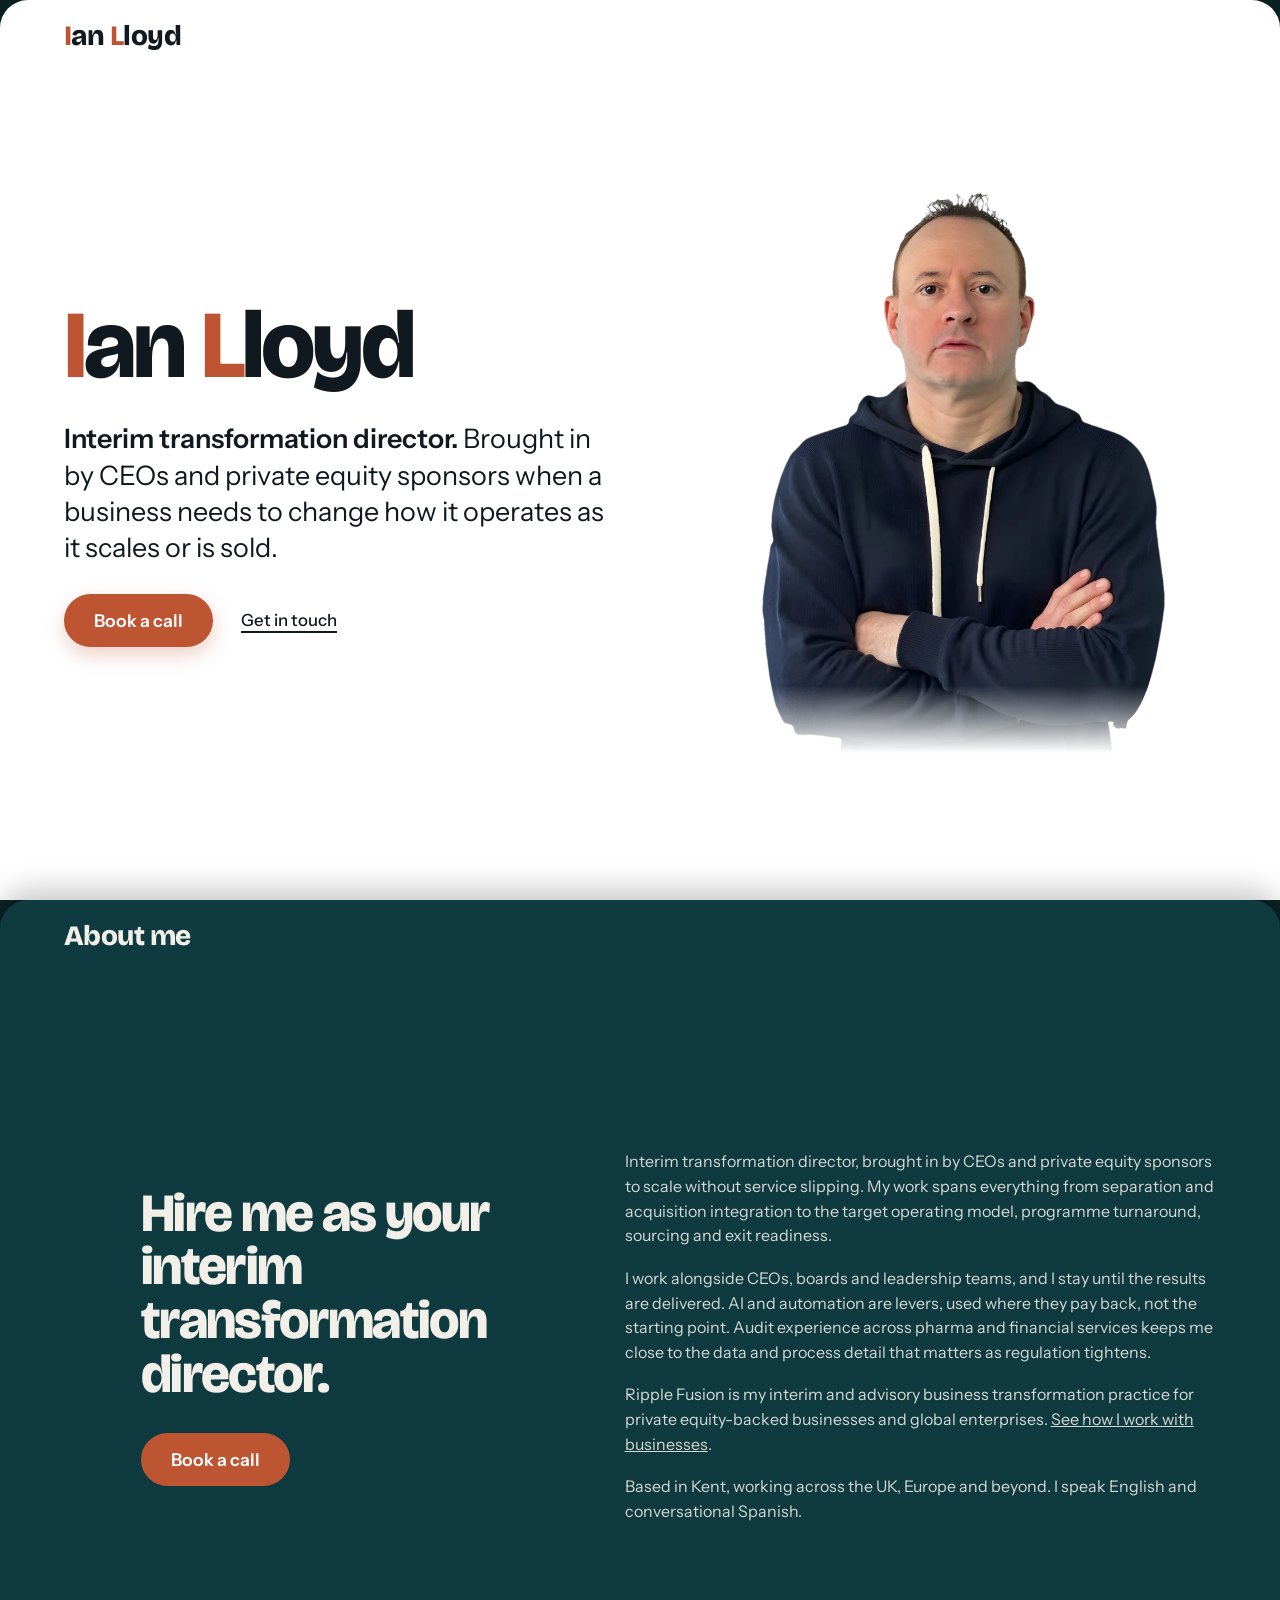
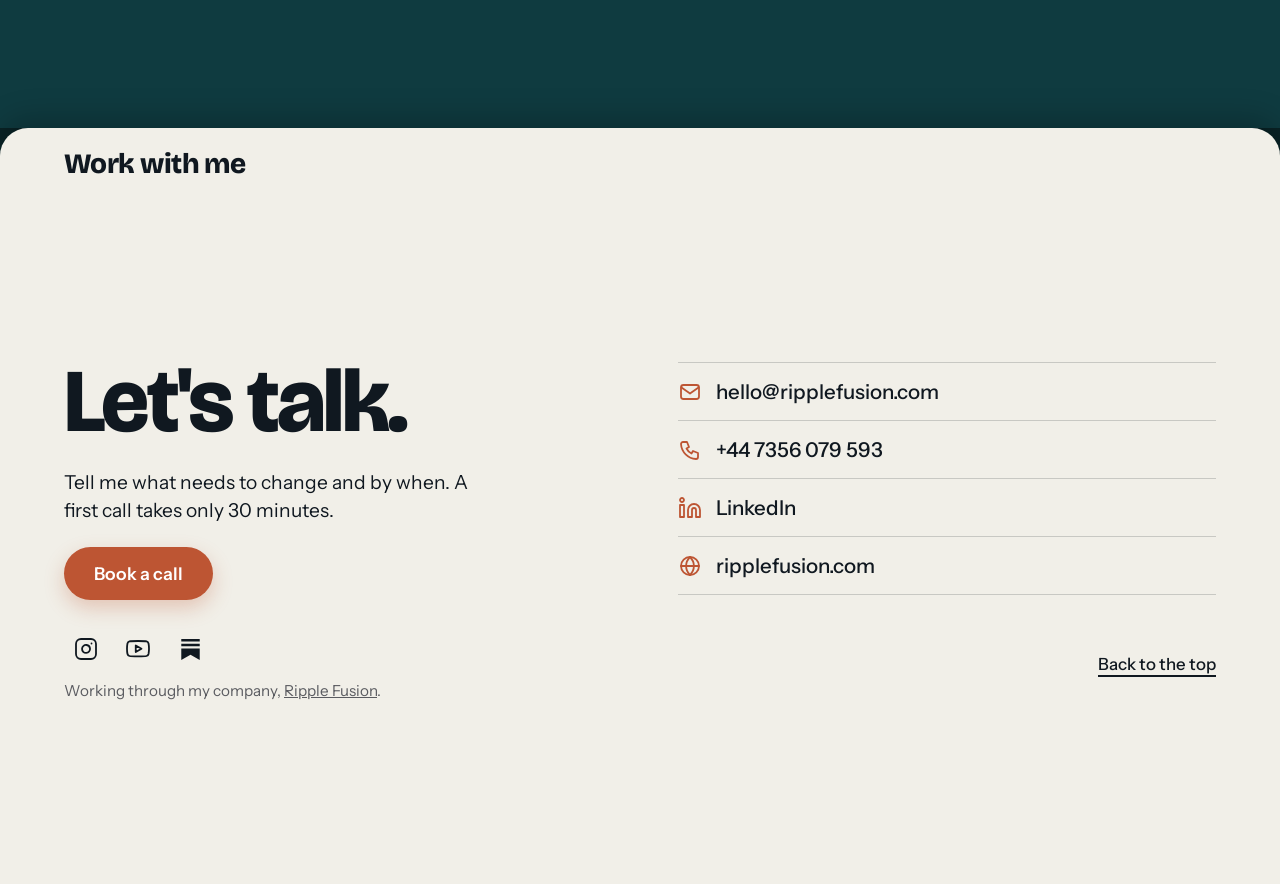
==== commit ebb12da1: "Align About Me's "brought in by" line with hero and Ripple Fusion Co-Authored-By: Claude Sonnet 5 <n" ====
--- a/index.html
+++ b/index.html
@@ -279,7 +279,7 @@
           <a class="btn rv" style="--d:1" href="https://calendly.com/ian-ianlloyd/30min" target="_blank" rel="noopener" aria-label="Book a call (opens Calendly in a new tab)">Book a call</a>
         </div>
         <div class="prose">
-          <p class="rv" style="--d:1">Interim transformation director, brought in by private equity-backed and global businesses to scale without service slipping. My work spans everything from separation and acquisition integration to the target operating model, programme turnaround, sourcing and exit readiness.</p>
+          <p class="rv" style="--d:1">Interim transformation director, brought in by CEOs and private equity sponsors to scale without service slipping. My work spans everything from separation and acquisition integration to the target operating model, programme turnaround, sourcing and exit readiness.</p>
           <p class="rv" style="--d:2">I work alongside CEOs, boards and leadership teams, and I stay until the results are delivered. AI and automation are levers, used where they pay back, not the starting point. Audit experience across pharma and financial services keeps me close to the data and process detail that matters as regulation tightens.</p>
           <p class="rv" style="--d:3">Ripple Fusion is my interim and advisory business transformation practice for private equity-backed businesses and global enterprises. <a href="https://ripplefusion.com" target="_blank" rel="noopener">See how I work with businesses</a>.</p>
           <p class="rv" style="--d:4">Based in Kent, working across the UK, Europe and beyond. I speak English and conversational Spanish.</p>
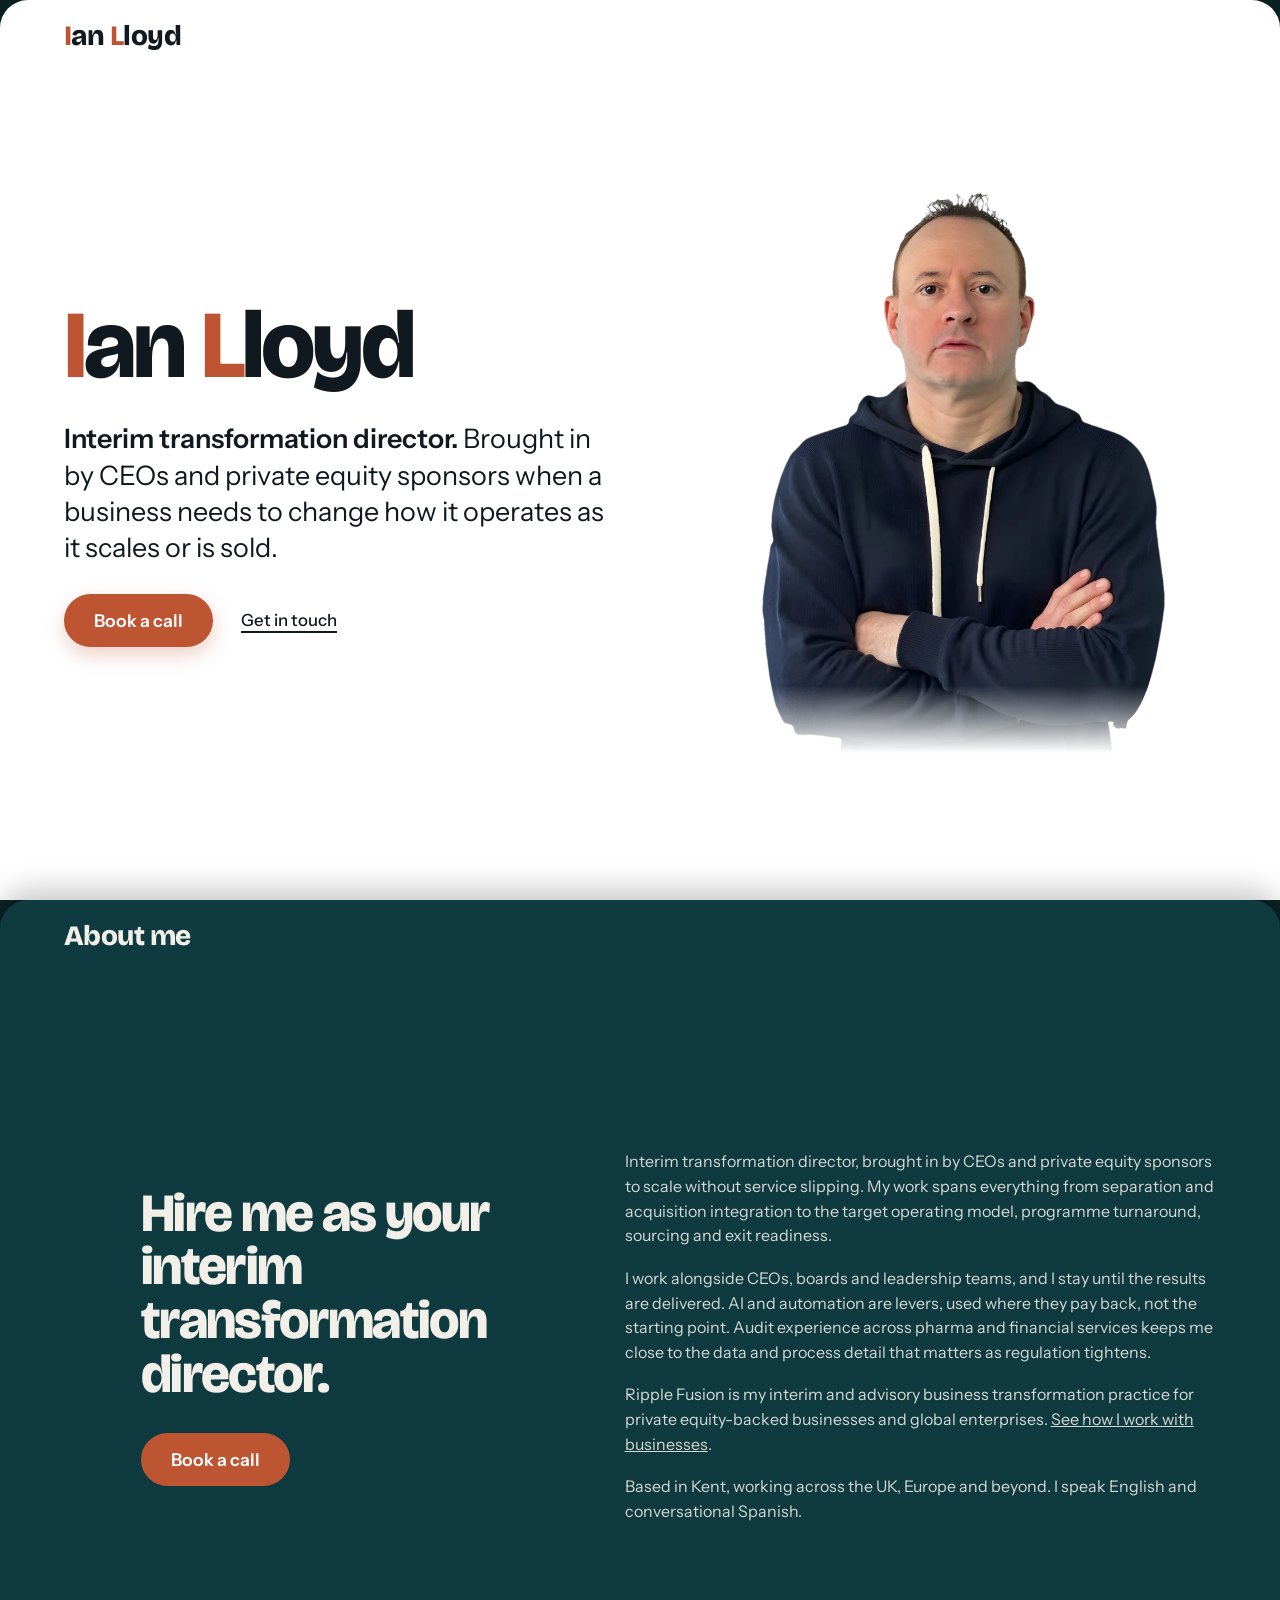
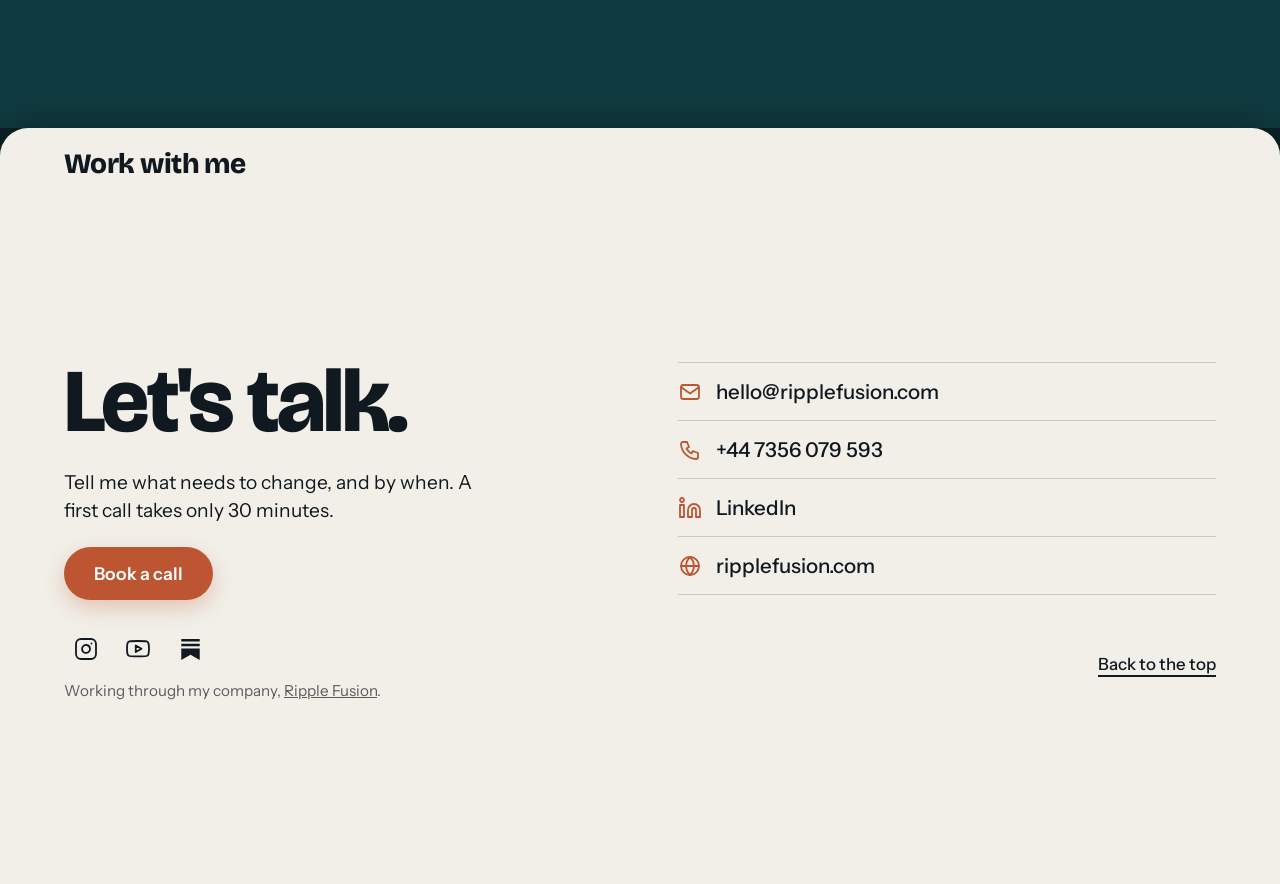
==== commit 1e7f26be: "Add comma before "and by when" on Work With Me Co-Authored-By: Claude Sonnet 5 <noreply@anthropic.co" ====
--- a/index.html
+++ b/index.html
@@ -294,7 +294,7 @@
       <div class="contact">
         <div class="contact-head">
           <h2 class="rv" style="--d:0">Let's talk.</h2>
-          <p class="rv" style="--d:1">Tell me what needs to change and by when. A first call takes only 30 minutes.</p>
+          <p class="rv" style="--d:1">Tell me what needs to change, and by when. A first call takes only 30 minutes.</p>
           <a class="btn rv" style="--d:2" href="https://calendly.com/ian-ianlloyd/30min" target="_blank" rel="noopener" aria-label="Book a call (opens Calendly in a new tab)">Book a call</a>
         </div>
         <ul class="ways">
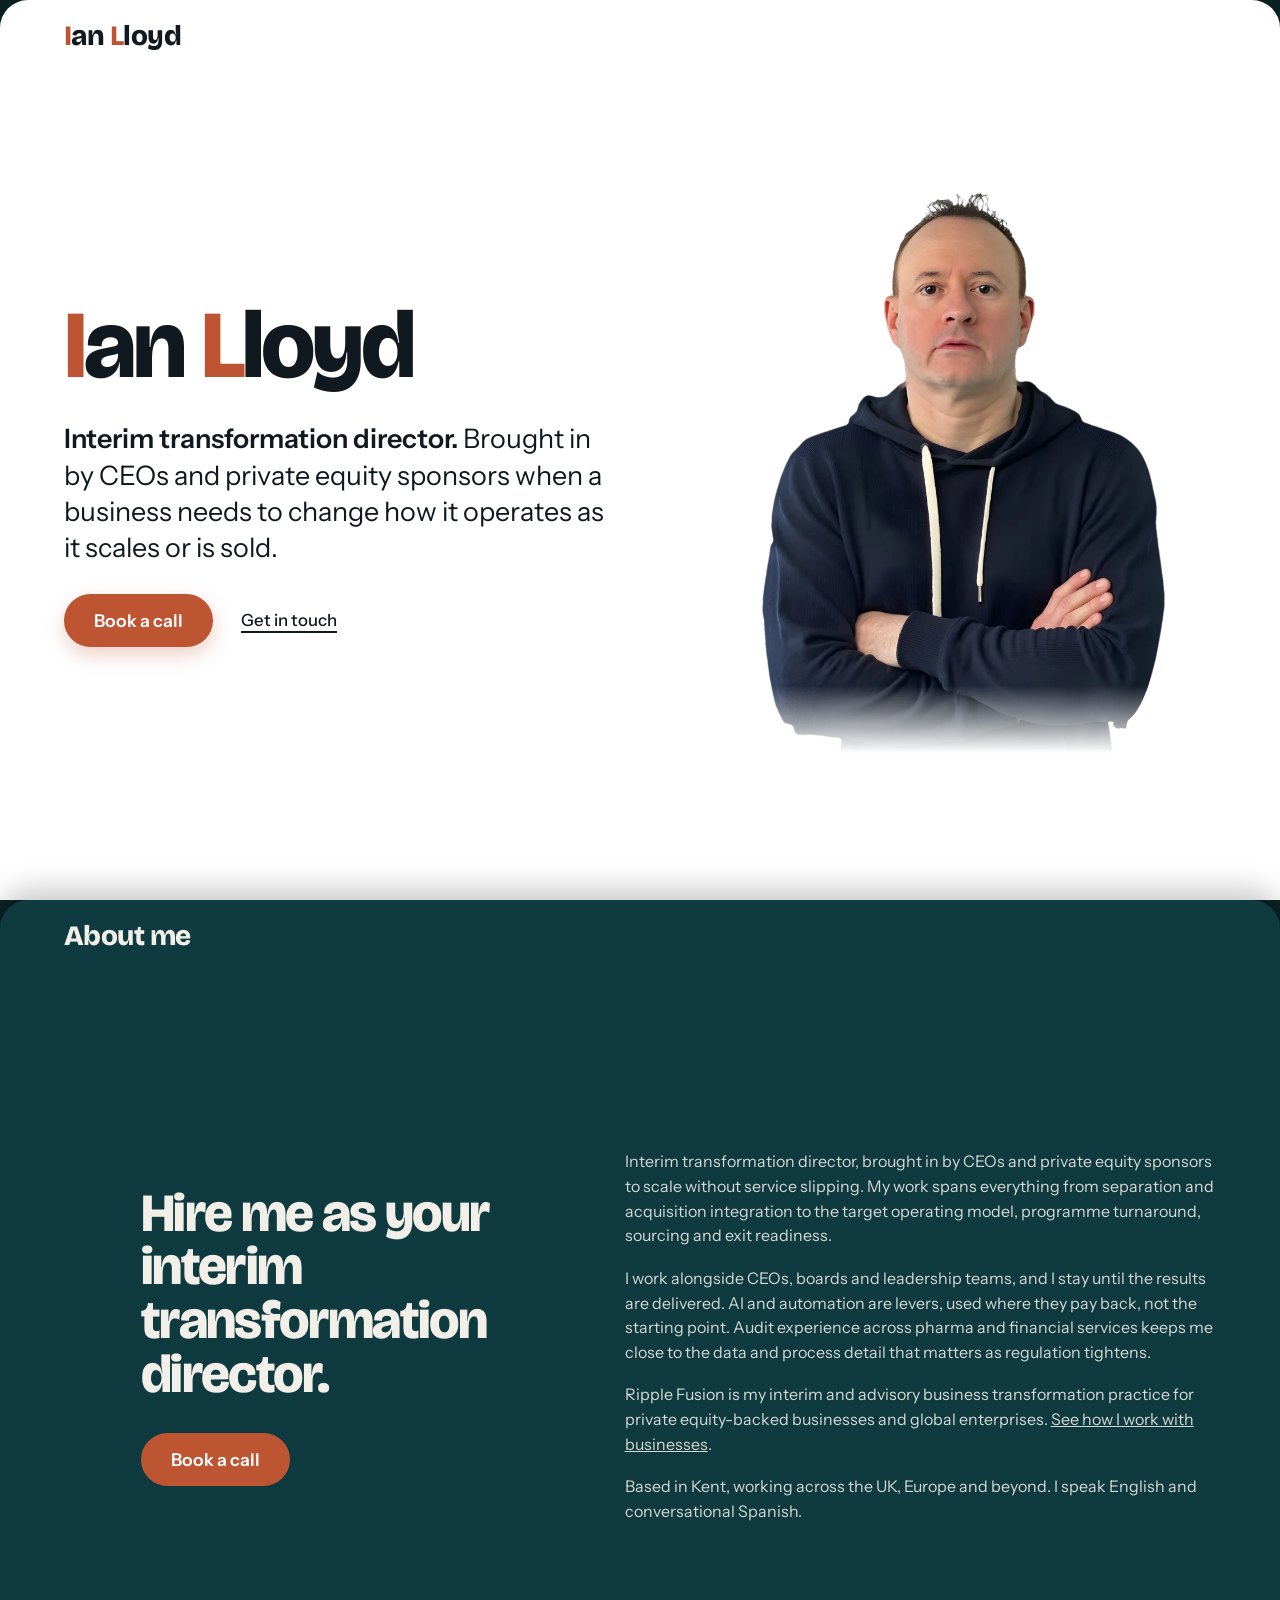
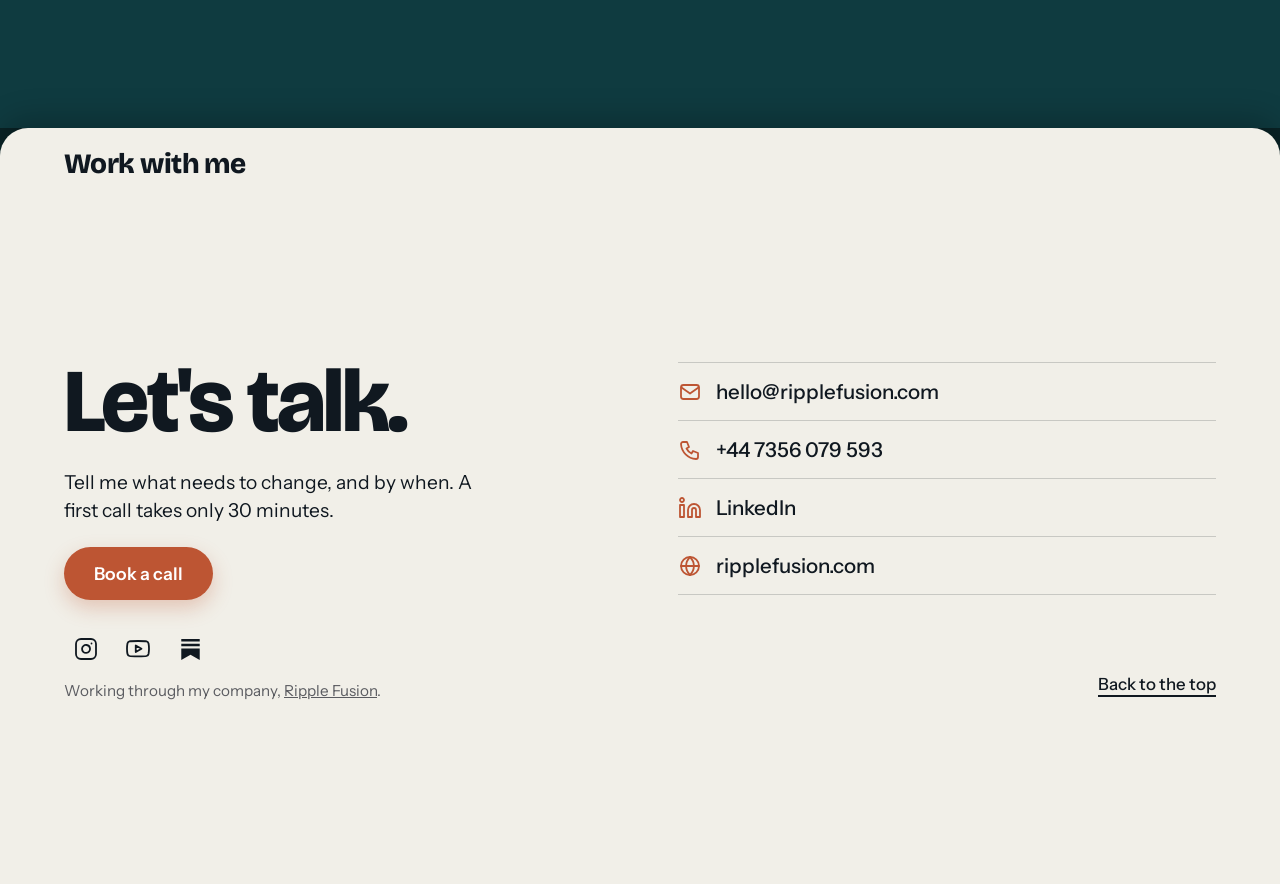
==== commit 5956474a: "Align Back to the top with the Working through my company line Co-Authored-By: Claude Sonnet 5 <nore" ====
--- a/index.html
+++ b/index.html
@@ -216,7 +216,7 @@
   .ways a:hover, .ways a:focus-visible { color: var(--orange); padding-left: 6px; }
   .ways a:focus-visible { outline: 3px solid var(--orange); outline-offset: 2px; border-radius: 4px; }
   .ways .ico { flex: none; color: var(--orange); }
-  .contact-foot { display: flex; flex-wrap: wrap; justify-content: space-between; align-items: center; gap: 12px 24px; margin-top: clamp(16px, 3vh, 32px); }
+  .contact-foot { display: flex; flex-wrap: wrap; justify-content: space-between; align-items: flex-end; gap: 12px 24px; margin-top: clamp(16px, 3vh, 32px); }
   .socials-col { display: flex; flex-direction: column; align-items: flex-start; gap: 10px; }
   .socials { display: flex; align-items: center; gap: 8px; }
   .socials a { display: flex; align-items: center; justify-content: center; width: 44px; height: 44px; border-radius: 50%; color: var(--ink); transition: color .2s, transform .2s; }
